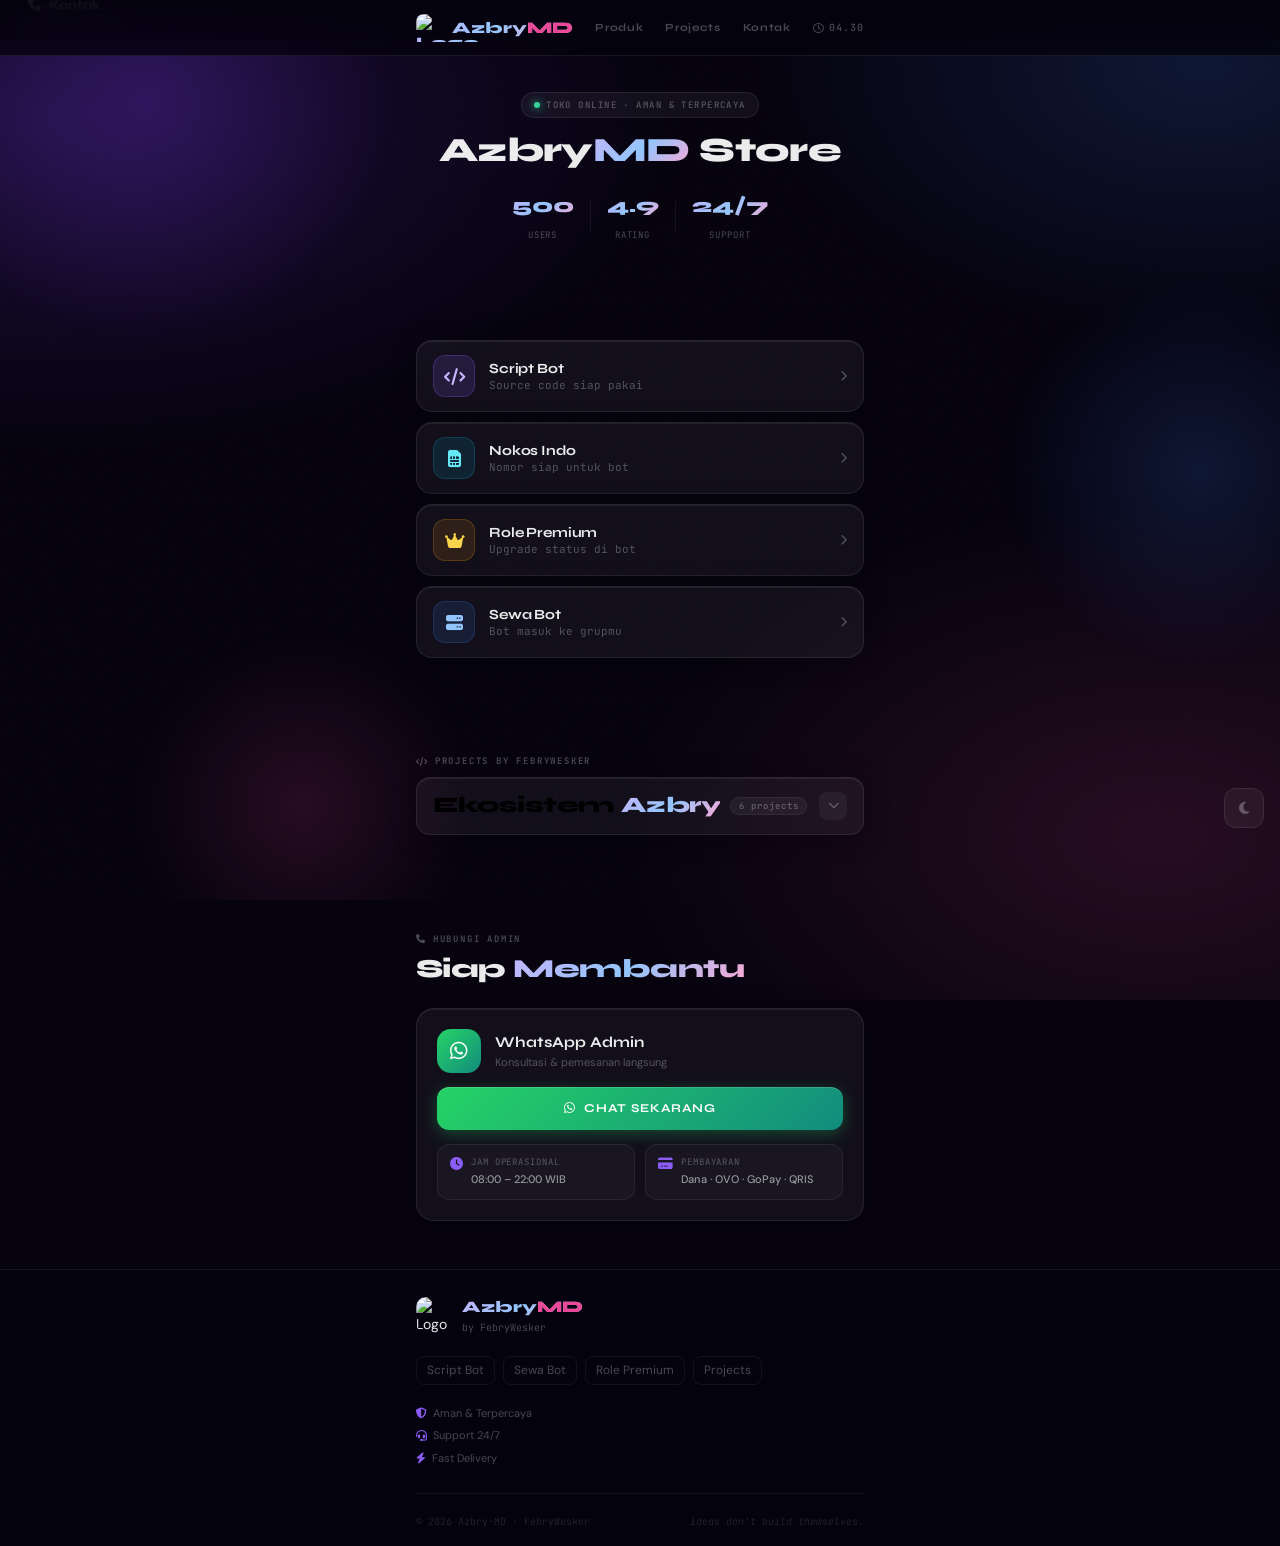
==== index.html @ b16e864b "Update index.html" ====
<!DOCTYPE html>
<html lang="id" data-theme="dark">
<head>
  <meta charset="UTF-8">
  <meta name="viewport" content="width=device-width, initial-scale=1.0, maximum-scale=1.0">
  <title>Azbry Store — Bot & Digital Products</title>
  <meta property="og:title" content="Azbry Store">
  <meta property="og:description" content="Script Bot, Sewa Bot, Role Premium, Nokos Indo. Aman, cepat, terpercaya.">
  <meta property="og:image" content="https://api.azbry.com/api/sswebstore.jpg">
  <meta property="og:url" content="https://azbry.com">
  <meta property="og:type" content="website">
  <meta name="description" content="Script WhatsApp Bot Azbry-MD, Sewa Bot, Role Premium, Nokos Indo.">
  <meta name="author" content="FebryWesker">
  <link rel="icon" type="image/x-icon" href="/favicon.ico">
  <link rel="stylesheet" href="https://cdnjs.cloudflare.com/ajax/libs/font-awesome/6.4.0/css/all.min.css">
  <link rel="stylesheet" href="style.css">
  <script src="https://challenges.cloudflare.com/turnstile/v0/api.js" async defer></script>
</head>
<body>
  <div id="loading" class="s-loading">
    <div class="s-loading-inner">
      <img src="https://cdn.jsdelivr.net/gh/vandebry-img/img@main/pp.png" alt="Logo" class="s-loading-logo">
      <div class="s-loading-bar"><div class="s-loading-fill" id="loadingFill"></div></div>
      <p class="s-loading-text">Memuat produk...</p>
    </div>
  </div>

  <div class="s-scroll-progress" id="scrollProgress"></div>

  <div class="s-orb-container" aria-hidden="true">
    <div class="s-orb s-orb-1"></div>
    <div class="s-orb s-orb-2"></div>
    <div class="s-orb s-orb-3"></div>
  </div>

  <header class="s-header" id="header">
    <div class="s-header-inner">
      <a href="#" class="s-logo">
        <img src="https://cdn.jsdelivr.net/gh/vandebry-img/img@main/pp.png" alt="Logo" class="s-logo-img">
        <span>Azbry<span class="s-logo-hi">MD</span></span>
      </a>
      <nav class="s-nav" id="mainNav">
        <a href="#products" class="s-nav-link active">Produk</a>
        <a href="#projects" class="s-nav-link">Projects</a>
        <a href="#contact" class="s-nav-link">Kontak</a>
      </nav>
      <div class="s-header-right">
        <div class="s-clock"><i class="far fa-clock"></i><span id="clock">00:00</span></div>
        <button class="s-hamburger" id="hamburger"><i class="fas fa-bars"></i></button>
      </div>
    </div>
  </header>

  <div class="s-mobile-nav" id="mobileNav">
    <a href="#products" class="s-mobile-link"><i class="fas fa-box"></i> Produk</a>
    <a href="#projects" class="s-mobile-link"><i class="fas fa-code"></i> Projects</a>
    <a href="#contact" class="s-mobile-link"><i class="fas fa-phone"></i> Kontak</a>
  </div>

  <section id="home" class="s-hero">
    <div class="s-container">
      <div class="s-hero-badge">
        <span class="s-badge-dot"></span>
        <span>Toko Online · Aman & Terpercaya</span>
      </div>
      <h1 class="s-hero-title">Azbry<span class="s-grad">MD</span> Store</h1>
      <div class="s-stats">
        <div class="s-stat">
          <span class="s-stat-val" data-count="500">0</span>
          <span class="s-stat-label">Users</span>
        </div>
        <div class="s-stat-div"></div>
        <div class="s-stat">
          <span class="s-stat-val">4.9</span>
          <span class="s-stat-label">Rating</span>
        </div>
        <div class="s-stat-div"></div>
        <div class="s-stat">
          <span class="s-stat-val">24/7</span>
          <span class="s-stat-label">Support</span>
        </div>
      </div>
      <div class="s-cf-wrap">
  <div class="cf-turnstile" data-sitekey="0x4AAAAAACnmUpBkDGDYl1B8"></div>
      </div>
    </div>
  </section>

  <section id="products" class="s-section">
    <div class="s-container">
      <div class="s-cat-grid" id="catGrid">
        <button class="s-cat-card" data-cat="script" onclick="openCategory('script',this)">
          <div class="s-cat-icon s-cat-icon-purple"><i class="fas fa-code"></i></div>
          <div class="s-cat-info">
            <div class="s-cat-name">Script Bot</div>
            <div class="s-cat-hint">Source code siap pakai</div>
          </div>
          <i class="fas fa-chevron-right s-cat-arrow"></i>
        </button>
        <button class="s-cat-card" data-cat="nokos" onclick="openCategory('nokos',this)">
          <div class="s-cat-icon s-cat-icon-cyan"><i class="fas fa-sim-card"></i></div>
          <div class="s-cat-info">
            <div class="s-cat-name">Nokos Indo</div>
            <div class="s-cat-hint">Nomor siap untuk bot</div>
          </div>
          <i class="fas fa-chevron-right s-cat-arrow"></i>
        </button>
        <button class="s-cat-card" data-cat="role" onclick="openCategory('role',this)">
          <div class="s-cat-icon s-cat-icon-gold"><i class="fas fa-crown"></i></div>
          <div class="s-cat-info">
            <div class="s-cat-name">Role Premium</div>
            <div class="s-cat-hint">Upgrade status di bot</div>
          </div>
          <i class="fas fa-chevron-right s-cat-arrow"></i>
        </button>
        <button class="s-cat-card" data-cat="rental" onclick="openCategory('rental',this)">
          <div class="s-cat-icon s-cat-icon-blue"><i class="fas fa-server"></i></div>
          <div class="s-cat-info">
            <div class="s-cat-name">Sewa Bot</div>
            <div class="s-cat-hint">Bot masuk ke grupmu</div>
          </div>
          <i class="fas fa-chevron-right s-cat-arrow"></i>
        </button>
      </div>

      <div class="s-product-drawer" id="productDrawer">
        <button class="s-drawer-back" onclick="closeCategory()">
          <i class="fas fa-arrow-left"></i> <span>Kembali</span>
        </button>
        <div class="s-drawer-head">
          <div class="s-drawer-title" id="drawerTitle">—</div>
          <div class="s-drawer-sub" id="drawerSub">—</div>
        </div>
        <div id="productArea"></div>
      </div>
    </div>
  </section>

  <section id="projects" class="s-section">
    <div class="s-container">
      <div class="s-section-label"><i class="fas fa-code"></i> Projects by FebryWesker</div>
      <button class="s-collapse-toggle" id="projectsToggle" onclick="toggleProjects()">
        <div class="s-collapse-left">
          <span class="s-section-title-inline">Ekosistem <span class="s-grad">Azbry</span></span>
          <span class="s-collapse-count">6 projects</span>
        </div>
        <div class="s-collapse-chevron" id="projectsChevron"><i class="fas fa-chevron-down"></i></div>
      </button>
      <div class="s-projects-wrap" id="projectsWrap">
        <div class="s-projects-grid">
          <div class="s-project-card" onclick="window.open('https://api.azbry.xyz','_blank')">
            <div class="s-project-img-wrap">
              <img src="https://api.azbry.com/api/sswebapi.jpg" alt="Azbry REST API" onerror="this.parentElement.style.background='linear-gradient(135deg,#7c3aed,#2563eb)'">
              <div class="s-project-overlay"></div><div class="s-project-ext"><i class="fas fa-external-link-alt"></i></div>
            </div>
            <div class="s-project-body">
              <div class="s-project-title">Azbry REST API</div>
              <p class="s-project-desc">Public REST API — 44+ endpoint gratis, no key required.</p>
              <div class="s-project-tags"><span class="s-ptag s-ptag-purple">Node.js</span><span class="s-ptag s-ptag-blue">TypeScript</span><span class="s-ptag s-ptag-green">REST API</span></div>
            </div>
          </div>
          <div class="s-project-card" onclick="window.open('https://azbry.com','_blank')">
            <div class="s-project-img-wrap">
              <img src="https://api.azbry.com/api/sswebstore.jpg" alt="Azbry Marketplace" onerror="this.parentElement.style.background='linear-gradient(135deg,#ec4899,#8b5cf6)'">
              <div class="s-project-overlay"></div><div class="s-project-ext"><i class="fas fa-external-link-alt"></i></div>
            </div>
            <div class="s-project-body">
              <div class="s-project-title">Azbry Marketplace</div>
              <p class="s-project-desc">Central marketplace untuk bot services & digital products.</p>
              <div class="s-project-tags"><span class="s-ptag s-ptag-pink">Marketplace</span><span class="s-ptag s-ptag-cyan">Next.js</span></div>
            </div>
          </div>
          <div class="s-project-card" onclick="window.open('https://chat.whatsapp.com/CYa5CRl8K1lAK4NNCYmHJe','_blank')">
            <div class="s-project-img-wrap">
              <img src="https://api.azbry.com/api/menuazbry.jpg" alt="Azbry-MD" onerror="this.parentElement.style.background='linear-gradient(135deg,#059669,#0891b2)'">
              <div class="s-project-overlay"></div><div class="s-project-ext"><i class="fas fa-external-link-alt"></i></div>
            </div>
            <div class="s-project-body">
              <div class="s-project-title">Azbry-MD</div>
              <p class="s-project-desc">Modular WhatsApp bot — plugin system, scalable, production-ready.</p>
              <div class="s-project-tags"><span class="s-ptag s-ptag-green">Baileys</span><span class="s-ptag s-ptag-purple">WhatsApp</span></div>
            </div>
          </div>
          <div class="s-project-card" onclick="window.open('https://github.com/vandebry10-star','_blank')">
            <div class="s-project-img-wrap">
              <img src="https://api.azbry.com/api/wesker.jpg" alt="Wesker-MD" onerror="this.parentElement.style.background='linear-gradient(135deg,#1e1b4b,#312e81)'">
              <div class="s-project-overlay"></div><div class="s-project-ext"><i class="fas fa-external-link-alt"></i></div>
            </div>
            <div class="s-project-body">
              <div class="s-project-title">Wesker-MD</div>
              <p class="s-project-desc">Advanced WA bot framework — Native Flow, object-based plugins.</p>
              <div class="s-project-tags"><span class="s-ptag s-ptag-purple">Framework</span><span class="s-ptag s-ptag-blue">Native Flow</span></div>
            </div>
          </div>
          <div class="s-project-card" onclick="window.open('https://feb.azbry.com','_blank')">
            <div class="s-project-img-wrap">
              <img src="https://api.azbry.com/api/jadibot.jpg" alt="Jadibot" onerror="this.parentElement.style.background='linear-gradient(135deg,#374151,#1f2937)'">
              <div class="s-project-overlay"></div><div class="s-project-ext"><i class="fas fa-external-link-alt"></i></div>
            </div>
            <div class="s-project-body">
              <div class="s-project-title">Jadibot WhatsApp</div>
              <p class="s-project-desc">Multi-session WhatsApp bot. Sedang maintenance.</p>
              <div class="s-project-tags"><span class="s-ptag s-ptag-orange">OFFLINE</span><span class="s-ptag s-ptag-blue">Multi Device</span></div>
            </div>
          </div>
          <div class="s-project-card" onclick="window.open('https://feb.azbry.com','_blank')">
            <div class="s-project-img-wrap">
              <img src="https://api.azbry.com/api/portofolio.jpg" alt="Portfolio" onerror="this.parentElement.style.background='linear-gradient(135deg,#0a0518,#160028)'">
              <div class="s-project-overlay"></div><div class="s-project-ext"><i class="fas fa-external-link-alt"></i></div>
            </div>
            <div class="s-project-body">
              <div class="s-project-title">Portfolio FebryWesker</div>
              <p class="s-project-desc">Portfolio developer — web, bot, REST API. Glassmorphism design.</p>
              <div class="s-project-tags"><span class="s-ptag s-ptag-purple">Portfolio</span><span class="s-ptag s-ptag-pink">Glass UI</span></div>
            </div>
          </div>
        </div>
        <div style="text-align:center;margin-top:20px;">
          <a href="https://github.com/vandebry10-star" target="_blank" class="s-btn s-btn-ghost">
            <i class="fab fa-github"></i> View All on GitHub
          </a>
        </div>
      </div>
    </div>
  </section>

  <section id="contact" class="s-section">
    <div class="s-container">
      <div class="s-section-label"><i class="fas fa-phone"></i> Hubungi Admin</div>
      <h2 class="s-section-title">Siap <span class="s-grad">Membantu</span></h2>
      <div class="s-contact-card">
        <div class="s-contact-wa">
          <div class="s-wa-icon"><i class="fab fa-whatsapp"></i></div>
          <div>
            <div class="s-contact-name">WhatsApp Admin</div>
            <div class="s-contact-sub">Konsultasi & pemesanan langsung</div>
          </div>
        </div>
        <a href="https://wa.me/6285189988271?text=Halo%20admin%20Azbry-MD" target="_blank" class="s-btn s-btn-wa s-btn-full">
          <i class="fab fa-whatsapp"></i> Chat Sekarang
        </a>
        <div class="s-contact-info-grid">
          <div class="s-contact-info-item">
            <i class="fas fa-clock"></i>
            <div><div class="s-ci-label">Jam Operasional</div><div class="s-ci-val">08:00 – 22:00 WIB</div></div>
          </div>
          <div class="s-contact-info-item">
            <i class="fas fa-credit-card"></i>
            <div><div class="s-ci-label">Pembayaran</div><div class="s-ci-val">Dana · OVO · GoPay · QRIS</div></div>
          </div>
        </div>
      </div>
    </div>
  </section>

  <footer class="s-footer">
    <div class="s-container">
      <div class="s-footer-top">
        <div class="s-footer-brand">
          <img src="https://cdn.jsdelivr.net/gh/vandebry-img/img@main/pp.png" alt="Logo" class="s-footer-logo">
          <div>
            <div class="s-footer-name">Azbry<span class="s-logo-hi">MD</span></div>
            <div class="s-footer-tagline">by FebryWesker</div>
          </div>
        </div>
        <div class="s-footer-links">
          <a href="#products" class="s-footer-link">Script Bot</a>
          <a href="#products" class="s-footer-link">Sewa Bot</a>
          <a href="#products" class="s-footer-link">Role Premium</a>
          <a href="#projects" class="s-footer-link">Projects</a>
        </div>
        <div class="s-footer-info">
          <p><i class="fas fa-shield-alt"></i> Aman & Terpercaya</p>
          <p><i class="fas fa-headset"></i> Support 24/7</p>
          <p><i class="fas fa-bolt"></i> Fast Delivery</p>
        </div>
      </div>
      <div class="s-footer-bottom">
        <span>© 2026 Azbry-MD · FebryWesker</span>
        <span class="s-footer-motto">ideas don't build themselves.</span>
      </div>
    </div>
  </footer>

  <button id="themeToggle" class="s-theme-btn">
    <i class="fas fa-moon"></i><i class="fas fa-sun"></i>
  </button>
  <button id="backToTop" class="s-back-top">
    <i class="fas fa-chevron-up"></i>
  </button>
  <div id="toast" class="s-toast">
    <i class="fas fa-check-circle"></i><span id="toastMsg">OK</span>
  </div>

  <script src="script.js"></script>
</body>
</html>
---- style.css ----
/* ════════════════════════════════════════════
   Azbry Store — style.css (v2)
   Dark Glassmorphism · Mobile First
   © 2026 FebryWesker
   ════════════════════════════════════════════ */

@import url('https://fonts.googleapis.com/css2?family=Syne:wght@600;700;800&family=DM+Sans:wght@300;400;500;600&family=JetBrains+Mono:wght@400;600&display=swap');

:root {
  --bg:          #06030f;
  --glass:       rgba(255,255,255,0.05);
  --glass-md:    rgba(255,255,255,0.08);
  --glass-border:rgba(255,255,255,0.08);
  --glass-inset: inset 0 1px 0 rgba(255,255,255,0.07);

  --purple:      #8b5cf6;
  --purple-2:    #7c3aed;
  --blue:        #3b82f6;
  --pink:        #ec4899;
  --cyan:        #06b6d4;
  --green:       #34d399;
  --orange:      #fb923c;
  --gold:        #f59e0b;
  --warn:        #fbbf24;
  --error:       #f87171;

  --text:        rgba(255,255,255,0.92);
  --text-2:      rgba(255,255,255,0.55);
  --text-3:      rgba(255,255,255,0.28);
  --text-4:      rgba(255,255,255,0.12);
  --border:      rgba(255,255,255,0.06);

  --shadow-card: 0 4px 24px rgba(0,0,0,0.4), var(--glass-inset);
  --grad-brand:  linear-gradient(135deg, #8b5cf6, #3b82f6, #ec4899);
  --grad-text:   linear-gradient(135deg, #c4b5fd, #93c5fd, #f9a8d4);
  --grad-purple: linear-gradient(135deg, #8b5cf6, #7c3aed);
  --grad-wa:     linear-gradient(135deg, #25d366, #128c7e);

  --font-d:  'Syne', sans-serif;
  --font-b:  'DM Sans', sans-serif;
  --font-m:  'JetBrains Mono', monospace;
  --nav-h:   56px;
  --max-w:   480px;
}

[data-theme="light"] {
  --bg:          #f0eeff;
  --glass:       rgba(255,255,255,0.55);
  --glass-border:rgba(139,92,246,0.15);
  --text:        #1a0a2e;
  --text-2:      #4a3a6a;
  --text-3:      #8a7aaa;
  --text-4:      #bbb0cc;
  --border:      rgba(139,92,246,0.1);
  color-scheme: light;
}

*, *::before, *::after { box-sizing: border-box; margin: 0; padding: 0; }
html { scroll-behavior: smooth; overflow-x: hidden; }
body {
  font-family: var(--font-b);
  background: var(--bg);
  color: var(--text);
  overflow-x: hidden;
  line-height: 1.6;
  font-size: 14px;
}
a { text-decoration: none; color: inherit; -webkit-tap-highlight-color: transparent; }
button { cursor: pointer; border: none; background: none; font-family: var(--font-b); -webkit-tap-highlight-color: transparent; }
img { max-width: 100%; display: block; }
::selection { background: rgba(139,92,246,0.35); color: #fff; }
::-webkit-scrollbar { width: 3px; }
::-webkit-scrollbar-thumb { background: rgba(139,92,246,0.35); border-radius: 99px; }

/* ── BG ── */
body::before {
  content: '';
  position: fixed; inset: -100px;
  background:
    radial-gradient(ellipse 70% 50% at 10% 20%, rgba(124,58,237,0.2) 0%, transparent 60%),
    radial-gradient(ellipse 55% 45% at 88% 15%, rgba(59,130,246,0.16) 0%, transparent 55%),
    radial-gradient(ellipse 60% 50% at 85% 85%, rgba(236,72,153,0.14) 0%, transparent 60%),
    var(--bg);
  z-index: -1; transform: translateZ(0); will-change: transform;
}
body::after {
  content: '';
  position: fixed; inset: 0;
  background-image: url("data:image/svg+xml,%3Csvg viewBox='0 0 200 200' xmlns='http://www.w3.org/2000/svg'%3E%3Cfilter id='n'%3E%3CfeTurbulence type='fractalNoise' baseFrequency='0.85' numOctaves='4' stitchTiles='stitch'/%3E%3C/filter%3E%3Crect width='100%25' height='100%25' filter='url(%23n)' opacity='1'/%3E%3C/svg%3E");
  background-size: 200px 200px; opacity: 0.013; pointer-events: none; z-index: 1;
}

/* ── LOADING ── */
.s-loading { position: fixed; inset: 0; z-index: 9999; background: var(--bg); display: flex; align-items: center; justify-content: center; transition: opacity 0.4s; }
.s-loading.hide { opacity: 0; pointer-events: none; }
.s-loading-inner { text-align: center; display: flex; flex-direction: column; align-items: center; gap: 16px; }
.s-loading-logo { width: 64px; height: 64px; border-radius: 16px; object-fit: cover; border: 1px solid var(--glass-border); animation: loadPulse 1.5s ease-in-out infinite; }
@keyframes loadPulse { 0%,100%{transform:scale(1);opacity:1} 50%{transform:scale(1.06);opacity:0.8} }
.s-loading-bar { width: 160px; height: 3px; background: var(--border); border-radius: 99px; overflow: hidden; }
.s-loading-fill { height: 100%; background: var(--grad-brand); border-radius: 99px; width: 0; transition: width 0.3s ease; }
.s-loading-text { font-family: var(--font-m); font-size: 10px; color: var(--text-3); letter-spacing: 0.14em; text-transform: uppercase; }

/* ── SCROLL PROGRESS ── */
.s-scroll-progress { position: fixed; top: 0; left: 0; right: 0; height: 2px; z-index: 200; background: var(--grad-brand); width: 0; transition: width 0.1s; }

/* ── ORBS ── */
.s-orb-container { position: fixed; inset: 0; pointer-events: none; z-index: 0; overflow: hidden; }
.s-orb { position: absolute; border-radius: 50%; will-change: transform; }
.s-orb-1 { width: 500px; height: 500px; background: radial-gradient(circle, rgba(124,58,237,0.22) 0%, transparent 70%); top: -150px; left: -100px; animation: orbF1 22s ease-in-out infinite alternate; }
.s-orb-2 { width: 400px; height: 400px; background: radial-gradient(circle, rgba(59,130,246,0.16) 0%, transparent 70%); top: 30vh; right: -120px; animation: orbF2 28s ease-in-out infinite alternate; }
.s-orb-3 { width: 350px; height: 350px; background: radial-gradient(circle, rgba(236,72,153,0.14) 0%, transparent 70%); bottom: -80px; left: 10%; animation: orbF3 32s ease-in-out infinite alternate; }
@keyframes orbF1 { from{transform:translateY(0)} to{transform:translateY(-25px)} }
@keyframes orbF2 { from{transform:translateY(0)} to{transform:translateY(-20px)} }
@keyframes orbF3 { from{transform:translateY(0)} to{transform:translateY(-18px)} }
@media (prefers-reduced-motion: reduce) { .s-orb { animation: none !important; } }

/* ── HEADER ── */
.s-header {
  position: fixed; top: 0; left: 0; right: 0; z-index: 100; height: var(--nav-h);
  background: rgba(6,3,15,0.78);
  backdrop-filter: blur(20px) saturate(1.5); -webkit-backdrop-filter: blur(20px) saturate(1.5);
  border-bottom: 1px solid var(--glass-border);
  transition: transform 0.3s ease;
}
[data-theme="light"] .s-header { background: rgba(240,238,255,0.85); }
.s-header-inner { max-width: var(--max-w); margin: 0 auto; height: 100%; padding: 0 16px; display: flex; align-items: center; justify-content: space-between; gap: 12px; }

.s-logo { display: flex; align-items: center; gap: 8px; font-family: var(--font-d); font-weight: 800; font-size: 16px; background: var(--grad-text); -webkit-background-clip: text; -webkit-text-fill-color: transparent; background-clip: text; flex-shrink: 0; }
.s-logo-img { width: 28px; height: 28px; border-radius: 8px; object-fit: cover; flex-shrink: 0; }
.s-logo-hi { color: var(--pink); -webkit-text-fill-color: var(--pink); }

.s-nav { display: flex; gap: 2px; flex: 1; justify-content: center; }
@media (max-width: 400px) { .s-nav { display: none; } }
.s-nav-link { font-family: var(--font-d); font-size: 11px; font-weight: 700; letter-spacing: 0.06em; color: var(--text-3); padding: 5px 10px; border-radius: 8px; transition: color 0.2s, background 0.2s; }
.s-nav-link:hover, .s-nav-link.active { color: var(--text); background: var(--glass); }

.s-header-right { display: flex; align-items: center; gap: 8px; flex-shrink: 0; }
.s-clock { font-family: var(--font-m); font-size: 10px; font-weight: 600; color: var(--text-3); letter-spacing: 0.1em; display: flex; align-items: center; gap: 5px; }
.s-hamburger { width: 32px; height: 32px; background: var(--glass); border: 1px solid var(--glass-border); border-radius: 8px; color: var(--text-2); font-size: 13px; display: none; align-items: center; justify-content: center; }
@media (max-width: 400px) { .s-hamburger { display: flex; } }

.s-mobile-nav { position: fixed; top: var(--nav-h); left: 0; right: 0; z-index: 99; background: rgba(6,3,15,0.96); backdrop-filter: blur(20px); border-bottom: 1px solid var(--glass-border); padding: 10px 16px 14px; display: flex; flex-direction: column; gap: 3px; transform: translateY(-110%); transition: transform 0.28s cubic-bezier(0.4,0,0.2,1); }
.s-mobile-nav.open { transform: translateY(0); }
.s-mobile-link { font-family: var(--font-d); font-size: 13px; font-weight: 700; color: var(--text-2); padding: 10px 12px; border-radius: 10px; display: flex; align-items: center; gap: 8px; transition: color 0.2s, background 0.2s; }
.s-mobile-link:hover { color: var(--text); background: var(--glass); }

/* ── LAYOUT ── */
.s-container { max-width: var(--max-w); margin: 0 auto; padding: 0 16px; }
.s-section { padding: 48px 0; position: relative; z-index: 2; }
.s-section-label { font-family: var(--font-m); font-size: 9px; font-weight: 600; color: var(--text-3); letter-spacing: 0.2em; text-transform: uppercase; margin-bottom: 8px; display: flex; align-items: center; gap: 6px; }
.s-section-title { font-family: var(--font-d); font-weight: 800; font-size: 26px; letter-spacing: -0.02em; line-height: 1.15; margin-bottom: 24px; }
.s-grad { background: var(--grad-text); -webkit-background-clip: text; -webkit-text-fill-color: transparent; background-clip: text; }

/* ── HERO ── */
.s-hero { padding: calc(var(--nav-h) + 36px) 0 32px; position: relative; z-index: 2; text-align: center; }
.s-hero-badge { display: inline-flex; align-items: center; gap: 6px; font-family: var(--font-m); font-size: 9px; font-weight: 600; color: var(--text-3); letter-spacing: 0.16em; text-transform: uppercase; background: var(--glass); border: 1px solid var(--glass-border); border-radius: 99px; padding: 5px 12px; margin-bottom: 14px; }
.s-badge-dot { width: 6px; height: 6px; border-radius: 50%; background: var(--green); box-shadow: 0 0 8px var(--green); animation: breathe 2s ease-in-out infinite; }
@keyframes breathe { 0%,100%{opacity:1;transform:scale(1)} 50%{opacity:0.5;transform:scale(1.4)} }
.s-hero-title { font-family: var(--font-d); font-weight: 800; font-size: 34px; letter-spacing: -0.02em; line-height: 1.1; margin-bottom: 20px; }

.s-stats { display: flex; align-items: center; justify-content: center; gap: 16px; margin-bottom: 16px; }
.s-stat { text-align: center; }
.s-stat-val { display: block; font-family: var(--font-d); font-size: 20px; font-weight: 800; background: var(--grad-text); -webkit-background-clip: text; -webkit-text-fill-color: transparent; background-clip: text; }
.s-stat-label { font-size: 9px; color: var(--text-3); letter-spacing: 0.1em; text-transform: uppercase; font-family: var(--font-m); }
.s-stat-div { width: 1px; height: 32px; background: var(--border); }

/* ── CLOUDFLARE TURNSTILE — compact ── */
.s-cf-wrap { display: flex; justify-content: center; margin-top: 4px; transform: scale(0.85); transform-origin: center center; }

/* ── CATEGORY CARDS (4-grid) ── */
.s-cat-grid {
  display: flex; flex-direction: column; gap: 10px;
}

.s-cat-card {
  width: 100%;
  display: flex; align-items: center; gap: 14px;
  background: var(--glass);
  border: 1px solid var(--glass-border);
  border-radius: 16px; padding: 14px 16px;
  box-shadow: var(--shadow-card);
  transition: border-color 0.2s, background 0.2s, transform 0.15s;
  text-align: left;
}
.s-cat-card:hover { border-color: rgba(255,255,255,0.14); background: var(--glass-md); transform: translateY(-1px); }
.s-cat-card:active { transform: scale(0.98); }
.s-cat-card.active {
  border-color: rgba(139,92,246,0.45);
  background: rgba(139,92,246,0.08);
  box-shadow: var(--shadow-card), 0 0 0 1px rgba(139,92,246,0.2);
}

.s-cat-icon {
  width: 42px; height: 42px; flex-shrink: 0;
  border-radius: 12px;
  display: flex; align-items: center; justify-content: center;
  font-size: 17px;
}
.s-cat-icon-purple { background: rgba(139,92,246,0.15); color: #c4b5fd; border: 1px solid rgba(139,92,246,0.25); }
.s-cat-icon-cyan   { background: rgba(6,182,212,0.12);  color: #67e8f9; border: 1px solid rgba(6,182,212,0.2); }
.s-cat-icon-gold   { background: rgba(245,158,11,0.12); color: #fcd34d; border: 1px solid rgba(245,158,11,0.22); }
.s-cat-icon-blue   { background: rgba(59,130,246,0.12); color: #93c5fd; border: 1px solid rgba(59,130,246,0.2); }

.s-cat-info { flex: 1; min-width: 0; }
.s-cat-name { font-family: var(--font-d); font-size: 14px; font-weight: 700; color: var(--text); letter-spacing: -0.01em; }
.s-cat-hint { font-size: 11px; color: var(--text-3); font-family: var(--font-m); margin-top: 1px; }

.s-cat-arrow { font-size: 11px; color: var(--text-3); flex-shrink: 0; transition: transform 0.2s, color 0.2s; }
.s-cat-card:hover .s-cat-arrow { transform: translateX(3px); color: var(--text-2); }

/* ── PRODUCT DRAWER ── */
.s-product-drawer {
  display: none;
  animation: fadeInUp 0.25s ease-out both;
}
.s-product-drawer.open { display: block; }

.s-drawer-back {
  display: inline-flex; align-items: center; gap: 8px;
  font-family: var(--font-d); font-size: 12px; font-weight: 700;
  color: var(--text-3); letter-spacing: 0.06em;
  padding: 8px 12px; border-radius: 10px;
  background: var(--glass); border: 1px solid var(--glass-border);
  transition: all 0.2s; margin-bottom: 18px;
}
.s-drawer-back:hover { color: var(--text); border-color: rgba(255,255,255,0.14); }
.s-drawer-back i { font-size: 11px; }

.s-drawer-head { margin-bottom: 18px; }
.s-drawer-title { font-family: var(--font-d); font-size: 20px; font-weight: 800; color: var(--text); letter-spacing: -0.02em; margin-bottom: 3px; }
.s-drawer-sub { font-size: 11px; color: var(--text-3); font-family: var(--font-m); }

/* ── TABS (hidden, kept for JS compat) ── */
.s-tabs { display:none; }

/* ── PRODUCT CARDS ── */
.s-product-grid { display: flex; flex-direction: column; gap: 12px; margin-bottom: 20px; }
.s-product-card { background: var(--glass); border: 1px solid var(--glass-border); border-radius: 18px; padding: 18px; box-shadow: var(--shadow-card); position: relative; overflow: hidden; animation: fadeInUp 0.3s ease-out both; }
.s-product-card.popular { border-color: rgba(139,92,246,0.35); box-shadow: var(--shadow-card), 0 0 0 1px rgba(139,92,246,0.2); }
.s-popular-badge { position: absolute; top: 12px; right: 12px; font-family: var(--font-m); font-size: 8px; font-weight: 700; background: var(--grad-purple); color: #fff; padding: 3px 8px; border-radius: 99px; letter-spacing: 0.1em; text-transform: uppercase; }

.s-product-header { margin-bottom: 12px; }
.s-product-title { font-family: var(--font-d); font-size: 15px; font-weight: 700; color: var(--text); margin-bottom: 4px; letter-spacing: -0.01em; }
.s-product-price { font-family: var(--font-d); font-size: 24px; font-weight: 800; background: var(--grad-text); -webkit-background-clip: text; -webkit-text-fill-color: transparent; background-clip: text; line-height: 1.1; }
.s-product-period { font-size: 11px; color: var(--text-3); font-family: var(--font-m); font-style: italic; margin-top: 2px; }

.s-product-features { margin-bottom: 12px; }
.s-features-label { font-family: var(--font-m); font-size: 9px; font-weight: 600; color: var(--text-3); letter-spacing: 0.14em; text-transform: uppercase; margin-bottom: 8px; }
.s-feature-list { list-style: none; display: flex; flex-direction: column; gap: 5px; }
.s-feature-list li { font-size: 12px; color: var(--text-2); display: flex; align-items: flex-start; gap: 7px; line-height: 1.5; }
.s-feature-list li::before { content: '✓'; color: var(--green); font-weight: 700; font-size: 11px; flex-shrink: 0; margin-top: 1px; }

.s-product-note { font-size: 11px; color: var(--text-3); line-height: 1.6; background: rgba(255,255,255,0.03); border: 1px solid var(--border); border-radius: 10px; padding: 10px 12px; margin-bottom: 12px; }

.s-extra-section { background: rgba(255,255,255,0.03); border: 1px solid var(--border); border-radius: 14px; padding: 14px; margin-bottom: 12px; }
.s-extra-title { font-family: var(--font-d); font-size: 12px; font-weight: 700; color: var(--text-2); margin-bottom: 10px; display: flex; align-items: center; gap: 6px; }
.s-extra-title i { color: var(--purple); }
.s-extra-list { list-style: none; display: flex; flex-direction: column; gap: 5px; }
.s-extra-list li { font-size: 12px; color: var(--text-2); padding: 3px 0; }

/* ── BUTTONS ── */
.s-btn {
  display: inline-flex; align-items: center; justify-content: center; gap: 8px;
  font-family: var(--font-d); font-weight: 700; font-size: 12px;
  letter-spacing: 0.08em; text-transform: uppercase;
  padding: 12px 20px; border-radius: 12px;
  transition: all 0.2s; position: relative; overflow: hidden;
}
.s-btn::after { content: ''; position: absolute; inset: 0; background: linear-gradient(105deg, transparent 40%, rgba(255,255,255,0.1) 50%, transparent 60%); transform: translateX(-100%); }
.s-btn:hover::after { animation: shimmer 0.5s ease forwards; }
.s-btn:active { transform: scale(0.97); }
.s-btn-full { width: 100%; }
.s-btn-order { background: var(--grad-purple); color: #fff; box-shadow: 0 4px 16px rgba(139,92,246,0.35), inset 0 1px 0 rgba(255,255,255,0.15); }
.s-btn-order:hover { box-shadow: 0 6px 24px rgba(139,92,246,0.5); transform: translateY(-1px); }
.s-btn-wa { background: var(--grad-wa); color: #fff; box-shadow: 0 4px 16px rgba(37,211,102,0.3), inset 0 1px 0 rgba(255,255,255,0.15); }
.s-btn-wa:hover { box-shadow: 0 6px 24px rgba(37,211,102,0.45); transform: translateY(-1px); }
.s-btn-ghost { background: var(--glass); color: var(--text-2); border: 1px solid var(--glass-border); box-shadow: var(--shadow-card); }
.s-btn-ghost:hover { color: var(--text); border-color: rgba(255,255,255,0.15); }

/* ── COLLAPSE TOGGLE (Projects) ── */
.s-collapse-toggle {
  width: 100%;
  display: flex; align-items: center; justify-content: space-between;
  background: var(--glass); border: 1px solid var(--glass-border);
  border-radius: 14px; padding: 14px 16px;
  box-shadow: var(--shadow-card);
  transition: border-color 0.2s, background 0.2s;
  margin-bottom: 0;
}
.s-collapse-toggle:hover { border-color: rgba(255,255,255,0.14); background: var(--glass-md); }
.s-collapse-toggle.open { border-color: rgba(139,92,246,0.3); border-bottom-left-radius: 0; border-bottom-right-radius: 0; margin-bottom: 0; border-bottom: none; }

.s-collapse-left { display: flex; align-items: center; gap: 10px; flex-wrap: wrap; }
.s-section-title-inline { font-family: var(--font-d); font-weight: 800; font-size: 22px; letter-spacing: -0.02em; line-height: 1.2; }
.s-collapse-count { font-family: var(--font-m); font-size: 9px; font-weight: 600; color: var(--text-3); background: rgba(255,255,255,0.05); border: 1px solid var(--border); border-radius: 99px; padding: 2px 8px; letter-spacing: 0.1em; }
.s-collapse-chevron { width: 28px; height: 28px; background: rgba(255,255,255,0.05); border-radius: 8px; display: flex; align-items: center; justify-content: center; color: var(--text-3); font-size: 11px; transition: transform 0.3s, color 0.2s; flex-shrink: 0; }
.s-collapse-toggle.open .s-collapse-chevron { transform: rotate(180deg); color: var(--purple); }

/* ── PROJECTS WRAP ── */
.s-projects-wrap {
  overflow: hidden;
  max-height: 0;
  opacity: 0;
  transition: max-height 0.4s cubic-bezier(0.4,0,0.2,1), opacity 0.3s ease, padding 0.3s;
  background: rgba(139,92,246,0.03);
  border: 1px solid rgba(139,92,246,0.2);
  border-top: none;
  border-radius: 0 0 14px 14px;
  padding: 0 0;
}
.s-projects-wrap.open {
  max-height: 2000px;
  opacity: 1;
  padding: 16px 0 4px;
}

.s-projects-grid { display: flex; flex-direction: column; gap: 10px; padding: 0 16px; }

.s-project-card { background: var(--glass); border: 1px solid var(--glass-border); border-radius: 16px; overflow: hidden; cursor: pointer; box-shadow: var(--shadow-card); transition: border-color 0.2s, box-shadow 0.2s, transform 0.2s; display: flex; flex-direction: row; }
.s-project-card:hover { border-color: rgba(255,255,255,0.13); box-shadow: var(--shadow-card), 0 0 0 1px rgba(139,92,246,0.15); transform: translateY(-2px); }
.s-project-card:active { transform: translateY(0); }

.s-project-img-wrap { width: 90px; flex-shrink: 0; position: relative; overflow: hidden; background: rgba(0,0,0,0.3); }
.s-project-img-wrap img { width: 100%; height: 100%; object-fit: cover; opacity: 0.8; transition: opacity 0.3s, transform 0.4s; }
.s-project-card:hover .s-project-img-wrap img { opacity: 1; transform: scale(1.06); }
.s-project-overlay { position: absolute; inset: 0; background: linear-gradient(to right, transparent 60%, rgba(6,3,15,0.5)); }
.s-project-ext { position: absolute; top: 6px; right: 6px; width: 22px; height: 22px; background: rgba(0,0,0,0.5); border-radius: 6px; display: flex; align-items: center; justify-content: center; color: rgba(255,255,255,0.6); font-size: 9px; opacity: 0; transition: opacity 0.2s; }
.s-project-card:hover .s-project-ext { opacity: 1; }

.s-project-body { padding: 12px 14px; flex: 1; min-width: 0; }
.s-project-title { font-family: var(--font-d); font-size: 13px; font-weight: 700; color: var(--text); margin-bottom: 4px; }
.s-project-desc { font-size: 11px; color: var(--text-3); line-height: 1.5; margin-bottom: 8px; }
.s-project-tags { display: flex; flex-wrap: wrap; gap: 4px; }
.s-ptag { font-family: var(--font-m); font-size: 9px; font-weight: 600; padding: 2px 7px; border-radius: 99px; }
.s-ptag-purple { background: rgba(139,92,246,0.12); color: #c4b5fd; border: 1px solid rgba(139,92,246,0.2); }
.s-ptag-blue   { background: rgba(59,130,246,0.12);  color: #93c5fd; border: 1px solid rgba(59,130,246,0.2); }
.s-ptag-pink   { background: rgba(236,72,153,0.12);  color: #f9a8d4; border: 1px solid rgba(236,72,153,0.2); }
.s-ptag-cyan   { background: rgba(6,182,212,0.12);   color: #67e8f9; border: 1px solid rgba(6,182,212,0.2); }
.s-ptag-green  { background: rgba(52,211,153,0.12);  color: #6ee7b7; border: 1px solid rgba(52,211,153,0.2); }
.s-ptag-orange { background: rgba(251,146,60,0.12);  color: #fdba74; border: 1px solid rgba(251,146,60,0.2); }

/* ── CONTACT ── */
.s-contact-card { background: var(--glass); border: 1px solid var(--glass-border); border-radius: 18px; padding: 20px; box-shadow: var(--shadow-card); display: flex; flex-direction: column; gap: 14px; }
.s-contact-wa { display: flex; align-items: center; gap: 14px; }
.s-wa-icon { width: 44px; height: 44px; flex-shrink: 0; background: var(--grad-wa); border-radius: 14px; display: flex; align-items: center; justify-content: center; font-size: 20px; color: #fff; }
.s-contact-name { font-family: var(--font-d); font-size: 15px; font-weight: 700; color: var(--text); }
.s-contact-sub { font-size: 11px; color: var(--text-3); }
.s-contact-info-grid { display: grid; grid-template-columns: 1fr 1fr; gap: 10px; }
.s-contact-info-item { background: rgba(255,255,255,0.03); border: 1px solid var(--border); border-radius: 12px; padding: 10px 12px; display: flex; align-items: flex-start; gap: 8px; }
.s-contact-info-item i { color: var(--purple); margin-top: 2px; font-size: 13px; flex-shrink: 0; }
.s-ci-label { font-size: 9px; color: var(--text-3); text-transform: uppercase; letter-spacing: 0.1em; font-family: var(--font-m); margin-bottom: 2px; }
.s-ci-val { font-size: 11px; color: var(--text-2); font-weight: 500; }

/* ── FOOTER ── */
.s-footer { position: relative; z-index: 2; border-top: 1px solid var(--glass-border); background: rgba(6,3,15,0.6); padding: 24px 0 16px; }
.s-footer-top { display: flex; flex-direction: column; gap: 20px; margin-bottom: 20px; padding-bottom: 20px; border-bottom: 1px solid var(--border); }
.s-footer-brand { display: flex; align-items: center; gap: 10px; }
.s-footer-logo { width: 36px; height: 36px; border-radius: 10px; object-fit: cover; }
.s-footer-name { font-family: var(--font-d); font-size: 16px; font-weight: 800; background: var(--grad-text); -webkit-background-clip: text; -webkit-text-fill-color: transparent; background-clip: text; }
.s-footer-tagline { font-size: 10px; color: var(--text-3); font-family: var(--font-m); }
.s-footer-links { display: flex; flex-wrap: wrap; gap: 8px; }
.s-footer-link { font-size: 12px; color: var(--text-3); padding: 4px 10px; border-radius: 8px; border: 1px solid var(--border); transition: color 0.2s, border-color 0.2s; }
.s-footer-link:hover { color: var(--text); border-color: rgba(255,255,255,0.12); }
.s-footer-info p { font-size: 11px; color: var(--text-3); display: flex; align-items: center; gap: 6px; margin-bottom: 5px; }
.s-footer-info i { color: var(--purple); }
.s-footer-bottom { display: flex; justify-content: space-between; flex-wrap: wrap; gap: 6px; }
.s-footer-bottom span { font-size: 10px; color: var(--text-4); font-family: var(--font-m); }
.s-footer-motto { font-style: italic; }

/* ── THEME TOGGLE ── */
.s-theme-btn { position: fixed; bottom: 72px; right: 16px; z-index: 50; width: 40px; height: 40px; background: var(--glass); border: 1px solid var(--glass-border); border-radius: 12px; color: var(--text-3); font-size: 14px; display: flex; align-items: center; justify-content: center; transition: all 0.2s; }
.s-theme-btn:hover { color: var(--text); border-color: rgba(255,255,255,0.15); }
.s-theme-btn .fa-sun { position: absolute; opacity: 0; transform: rotate(90deg); transition: all 0.3s; }
.s-theme-btn .fa-moon { opacity: 1; transform: rotate(0); transition: all 0.3s; }
[data-theme="light"] .s-theme-btn .fa-sun { opacity: 1; transform: rotate(0); }
[data-theme="light"] .s-theme-btn .fa-moon { opacity: 0; transform: rotate(90deg); }

/* ── BACK TO TOP ── */
.s-back-top { position: fixed; bottom: 20px; right: 16px; z-index: 50; width: 40px; height: 40px; background: rgba(139,92,246,0.15); border: 1px solid rgba(139,92,246,0.3); border-radius: 12px; color: var(--purple); font-size: 13px; display: flex; align-items: center; justify-content: center; opacity: 0; pointer-events: none; transform: translateY(8px); transition: opacity 0.25s, transform 0.25s, background 0.2s; }
.s-back-top.visible { opacity: 1; pointer-events: auto; transform: translateY(0); }
.s-back-top:hover { background: var(--purple); color: #fff; }

/* ── TOAST ── */
.s-toast { position: fixed; bottom: 20px; left: 50%; transform: translateX(-50%) translateY(80px); z-index: 9999; background: rgba(14,2,28,0.92); border: 1px solid var(--glass-border); border-radius: 12px; padding: 10px 16px; font-size: 11px; font-weight: 700; color: var(--text); display: flex; align-items: center; gap: 8px; backdrop-filter: blur(16px); box-shadow: var(--shadow-card); opacity: 0; transition: all 0.3s cubic-bezier(0.4,0,0.2,1); pointer-events: none; font-family: var(--font-m); letter-spacing: 0.06em; white-space: nowrap; }
.s-toast.show { opacity: 1; transform: translateX(-50%) translateY(0); }
.s-toast i { color: var(--green); }

/* ── ANIMATIONS ── */
@keyframes fadeInUp { from{opacity:0;transform:translateY(12px)} to{opacity:1;transform:translateY(0)} }
@keyframes shimmer  { to { transform: translateX(100%); } }
@keyframes blink    { 0%,100%{opacity:1} 50%{opacity:0} }
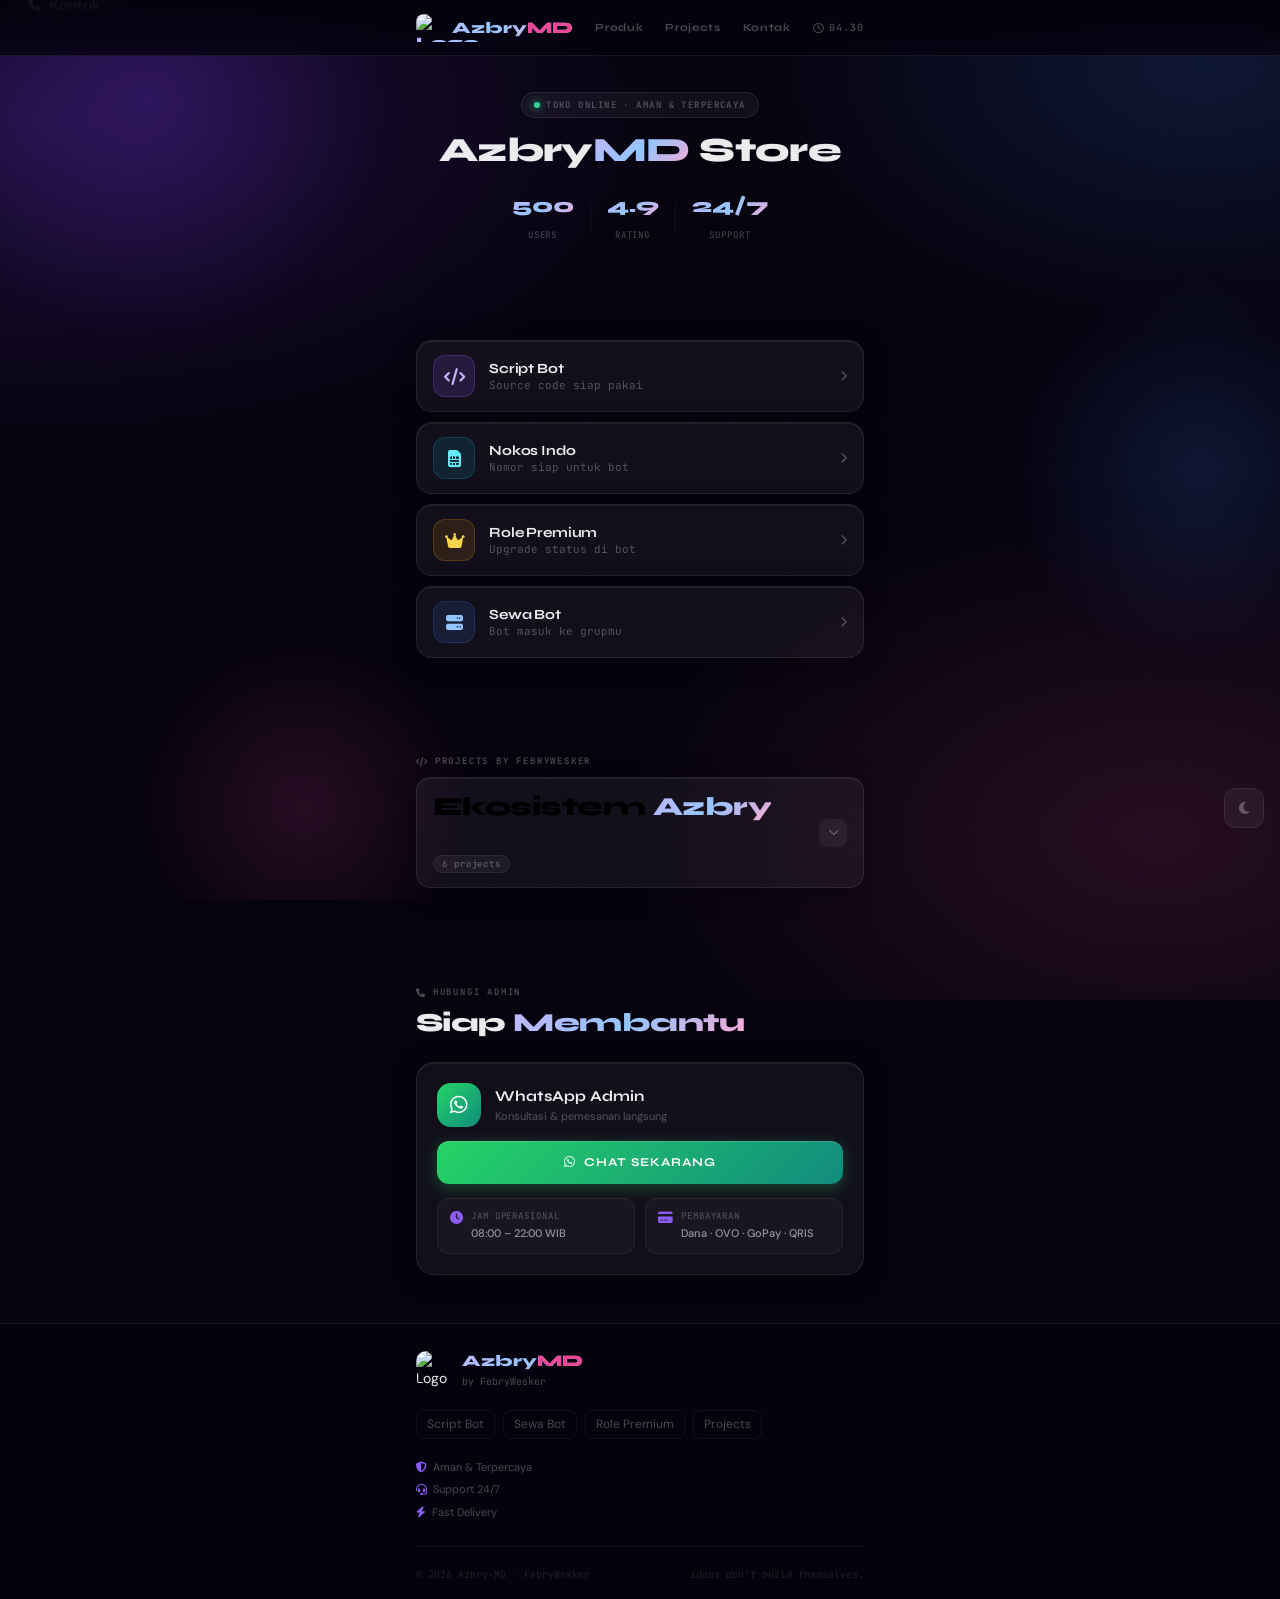
==== commit 98e5c1db: "Update project link from api.azbry.xyz to api.azbry.com" ====
--- a/index.html
+++ b/index.html
@@ -141,14 +141,14 @@
       <div class="s-section-label"><i class="fas fa-code"></i> Projects by FebryWesker</div>
       <button class="s-collapse-toggle" id="projectsToggle" onclick="toggleProjects()">
         <div class="s-collapse-left">
-          <span class="s-section-title-inline">Ekosistem <span class="s-grad">Azbry</span></span>
+          <span class="s-section-title">Ekosistem <span class="s-grad">Azbry</span></span>
           <span class="s-collapse-count">6 projects</span>
         </div>
         <div class="s-collapse-chevron" id="projectsChevron"><i class="fas fa-chevron-down"></i></div>
       </button>
       <div class="s-projects-wrap" id="projectsWrap">
         <div class="s-projects-grid">
-          <div class="s-project-card" onclick="window.open('https://api.azbry.xyz','_blank')">
+          <div class="s-project-card" onclick="window.open('https://api.azbry.com','_blank')">
             <div class="s-project-img-wrap">
               <img src="https://api.azbry.com/api/sswebapi.jpg" alt="Azbry REST API" onerror="this.parentElement.style.background='linear-gradient(135deg,#7c3aed,#2563eb)'">
               <div class="s-project-overlay"></div><div class="s-project-ext"><i class="fas fa-external-link-alt"></i></div>
--- a/style.css
+++ b/style.css
@@ -165,7 +165,13 @@
 .s-stat-div { width: 1px; height: 32px; background: var(--border); }
 
 /* ── CLOUDFLARE TURNSTILE — compact ── */
-.s-cf-wrap { display: flex; justify-content: center; margin-top: 4px; transform: scale(0.85); transform-origin: center center; }
+.s-cf-wrap {
+  display: flex;
+  justify-content: center;
+  margin-top: 4px;
+  transform: scale(0.82);
+  transform-origin: center center;
+}
 
 /* ── CATEGORY CARDS (4-grid) ── */
 .s-cat-grid {
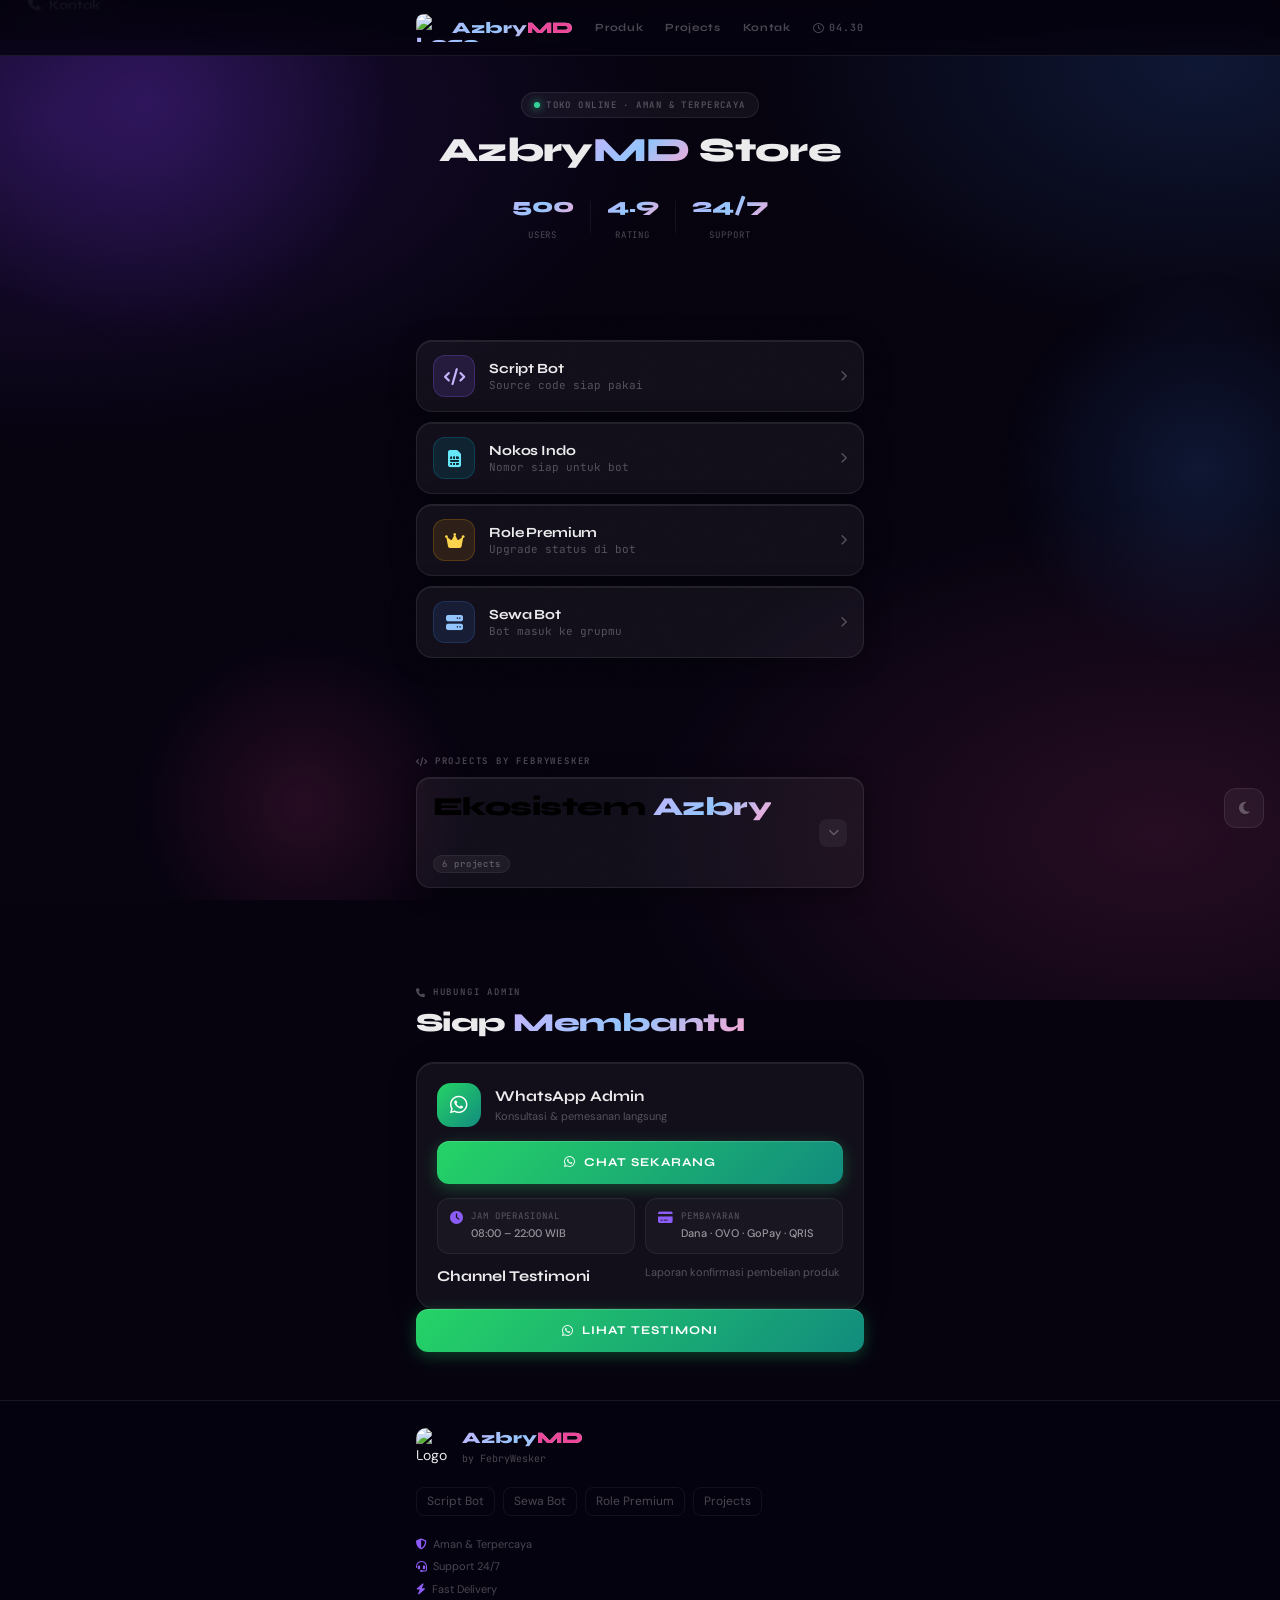
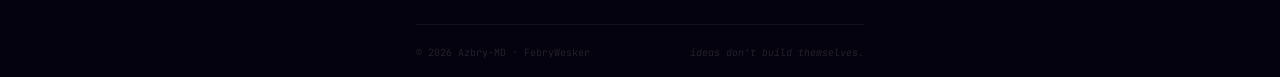
==== commit f0f2b682: "Update index.html" ====
--- a/index.html
+++ b/index.html
@@ -248,6 +248,13 @@
             <i class="fas fa-credit-card"></i>
             <div><div class="s-ci-label">Pembayaran</div><div class="s-ci-val">Dana · OVO · GoPay · QRIS</div></div>
           </div>
+          <div class="s-contact-name">Channel Testimoni</div>
+            <div class="s-contact-sub">Laporan konfirmasi pembelian produk</div>
+          </div>
+        </div>
+        <a href="https://whatsapp.com/channel/0029VbBVZWi3bbVChBcrmK3R" target="_blank" class="s-btn s-btn-wa s-btn-full">
+          <i class="fab fa-whatsapp"></i> Lihat Testimoni
+        </a>
         </div>
       </div>
     </div>
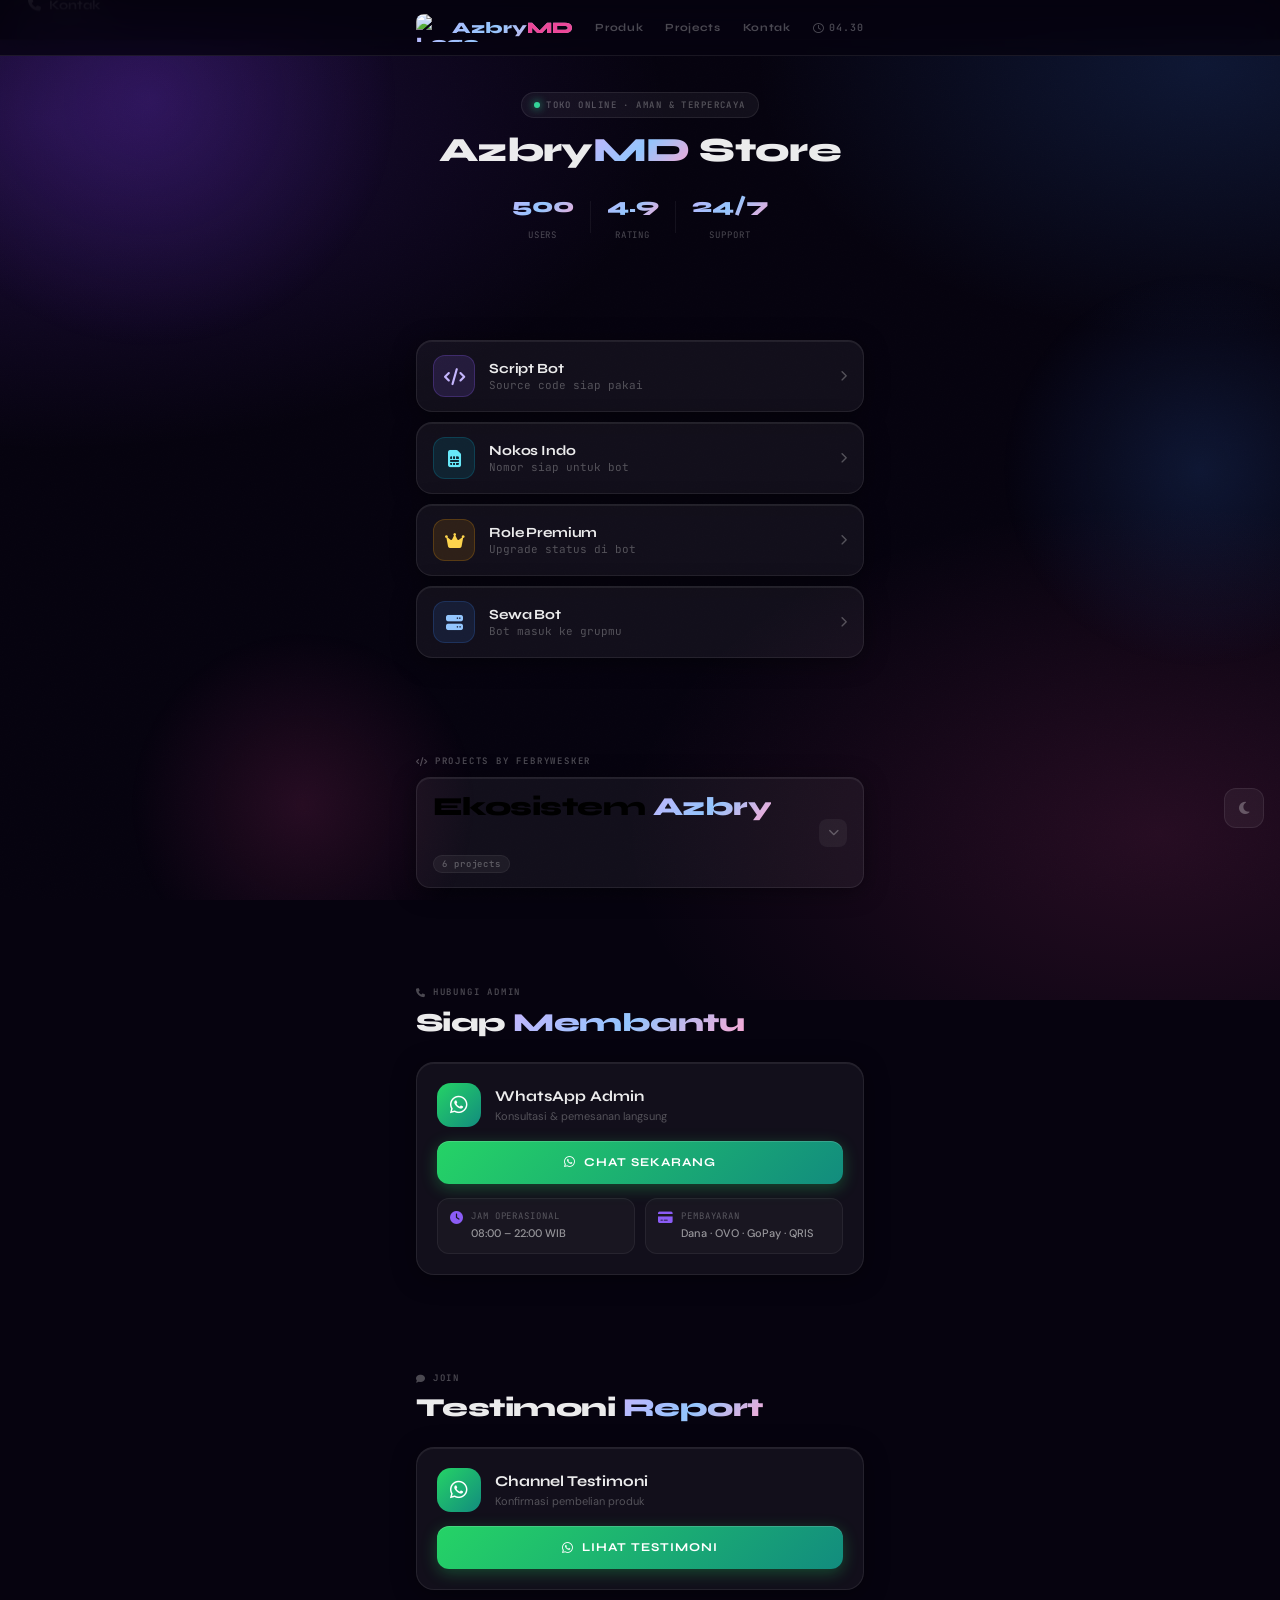
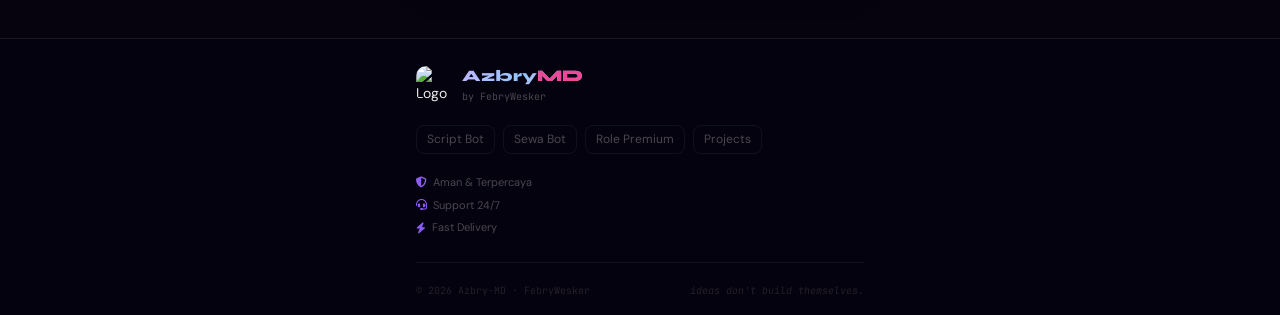
==== commit 2b7c6935: "Update contact section with new testimonial details" ====
--- a/index.html
+++ b/index.html
@@ -247,9 +247,21 @@
           <div class="s-contact-info-item">
             <i class="fas fa-credit-card"></i>
             <div><div class="s-ci-label">Pembayaran</div><div class="s-ci-val">Dana · OVO · GoPay · QRIS</div></div>
-          </div>
-          <div class="s-contact-name">Channel Testimoni</div>
-            <div class="s-contact-sub">Laporan konfirmasi pembelian produk</div>
+        </div>
+      </div>
+    </div>
+  </section>
+
+  <section id="contact" class="s-section">
+    <div class="s-container">
+      <div class="s-section-label"><i class="fas fa-comment"></i> Join</div>
+      <h2 class="s-section-title">Testimoni <span class="s-grad">Report</span></h2>
+      <div class="s-contact-card">
+        <div class="s-contact-wa">
+          <div class="s-wa-icon"><i class="fab fa-whatsapp"></i></div>
+          <div>
+            <div class="s-contact-name">Channel Testimoni</div>
+            <div class="s-contact-sub">Konfirmasi pembelian produk</div>
           </div>
         </div>
         <a href="https://whatsapp.com/channel/0029VbBVZWi3bbVChBcrmK3R" target="_blank" class="s-btn s-btn-wa s-btn-full">
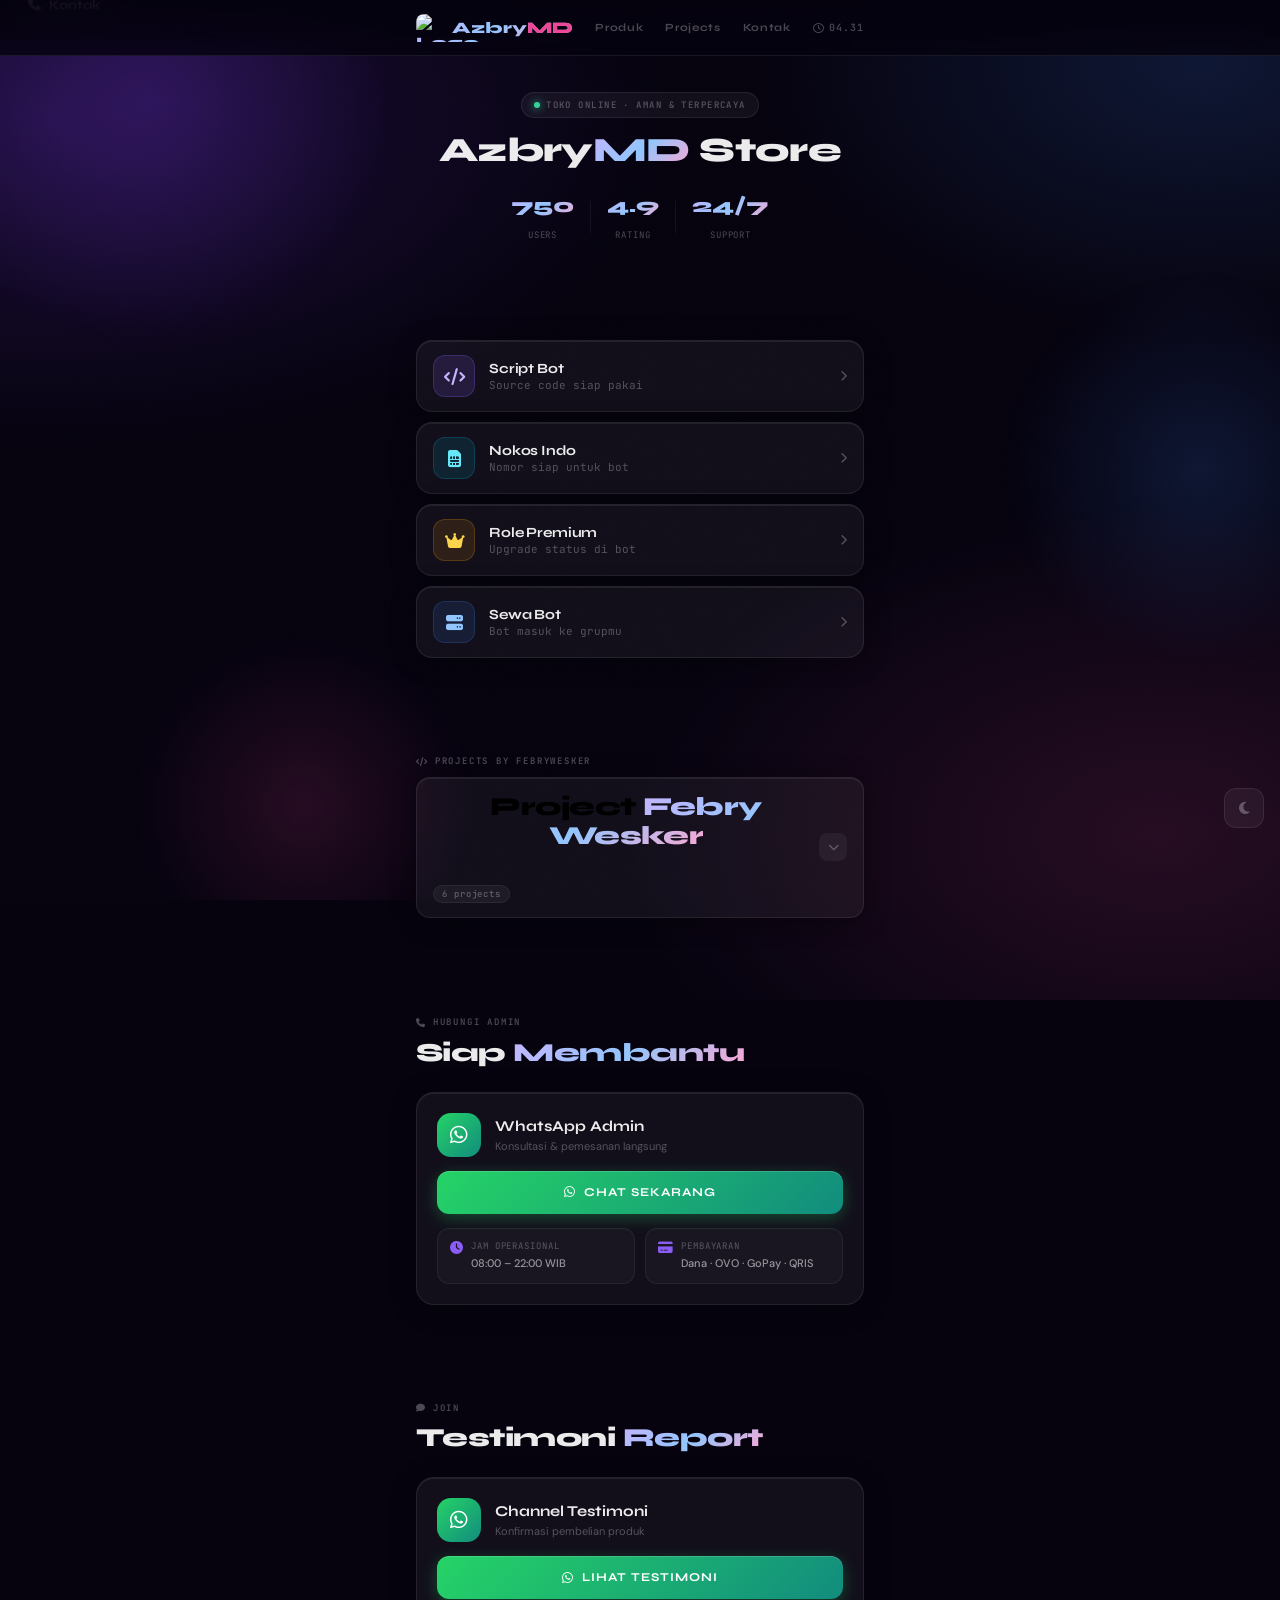
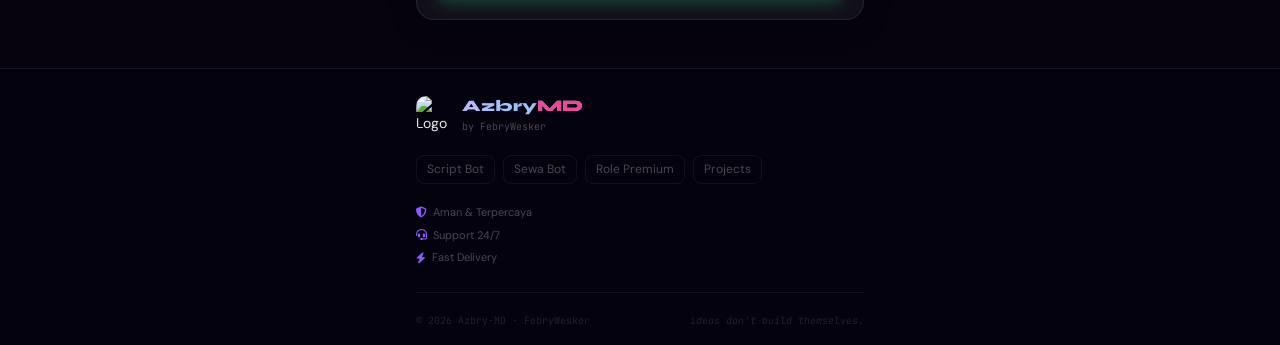
==== commit abf6ae84: "Update index.html" ====
--- a/index.html
+++ b/index.html
@@ -66,7 +66,7 @@
       <h1 class="s-hero-title">Azbry<span class="s-grad">MD</span> Store</h1>
       <div class="s-stats">
         <div class="s-stat">
-          <span class="s-stat-val" data-count="500">0</span>
+          <span class="s-stat-val" data-count="750++">0</span>
           <span class="s-stat-label">Users</span>
         </div>
         <div class="s-stat-div"></div>
@@ -141,7 +141,7 @@
       <div class="s-section-label"><i class="fas fa-code"></i> Projects by FebryWesker</div>
       <button class="s-collapse-toggle" id="projectsToggle" onclick="toggleProjects()">
         <div class="s-collapse-left">
-          <span class="s-section-title">Ekosistem <span class="s-grad">Azbry</span></span>
+          <h2 class="s-section-title">Project <span class="s-grad">Febry Wesker</span></h2>
           <span class="s-collapse-count">6 projects</span>
         </div>
         <div class="s-collapse-chevron" id="projectsChevron"><i class="fas fa-chevron-down"></i></div>
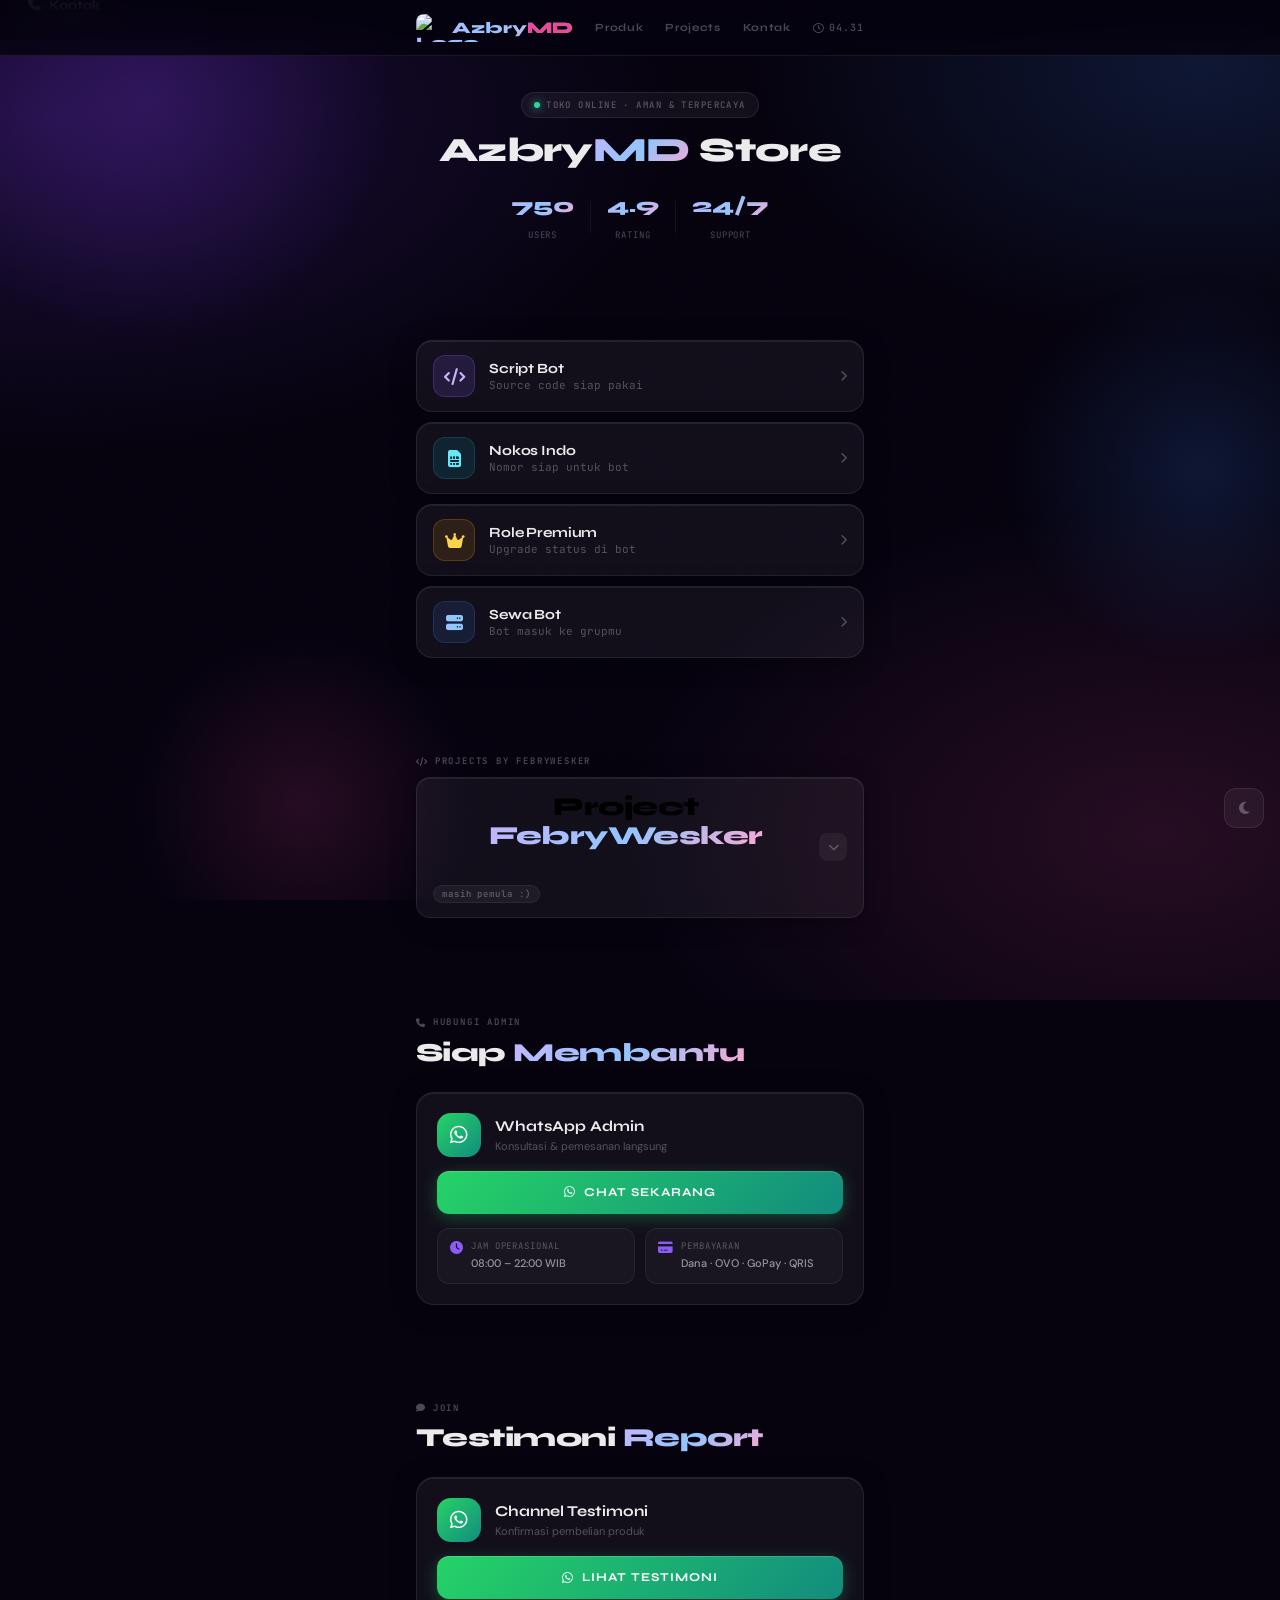
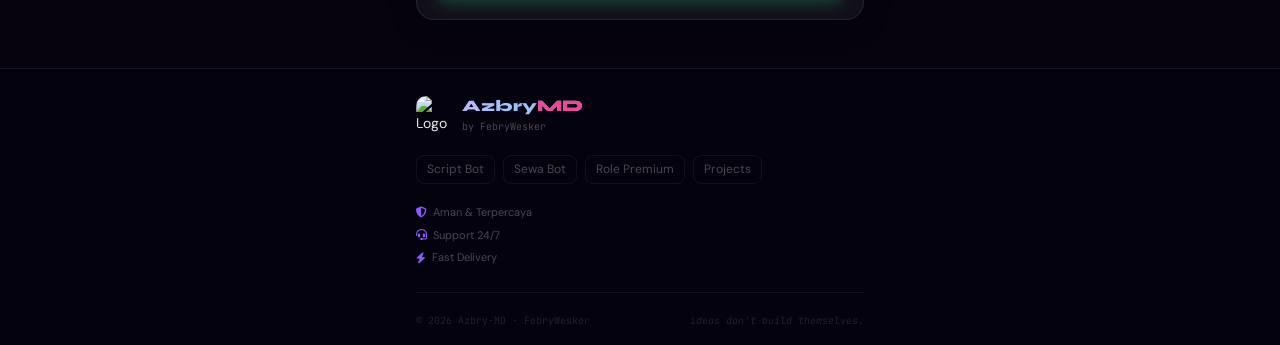
==== commit 0df7db47: "Update user count and project section titles" ====
--- a/index.html
+++ b/index.html
@@ -66,7 +66,7 @@
       <h1 class="s-hero-title">Azbry<span class="s-grad">MD</span> Store</h1>
       <div class="s-stats">
         <div class="s-stat">
-          <span class="s-stat-val" data-count="750++">0</span>
+          <span class="s-stat-val" data-count="750">0</span>
           <span class="s-stat-label">Users</span>
         </div>
         <div class="s-stat-div"></div>
@@ -141,8 +141,8 @@
       <div class="s-section-label"><i class="fas fa-code"></i> Projects by FebryWesker</div>
       <button class="s-collapse-toggle" id="projectsToggle" onclick="toggleProjects()">
         <div class="s-collapse-left">
-          <h2 class="s-section-title">Project <span class="s-grad">Febry Wesker</span></h2>
-          <span class="s-collapse-count">6 projects</span>
+          <span class="s-section-title">Project <span class="s-grad">FebryWesker</span></span>
+          <span class="s-collapse-count">masih pemula :)</span>
         </div>
         <div class="s-collapse-chevron" id="projectsChevron"><i class="fas fa-chevron-down"></i></div>
       </button>
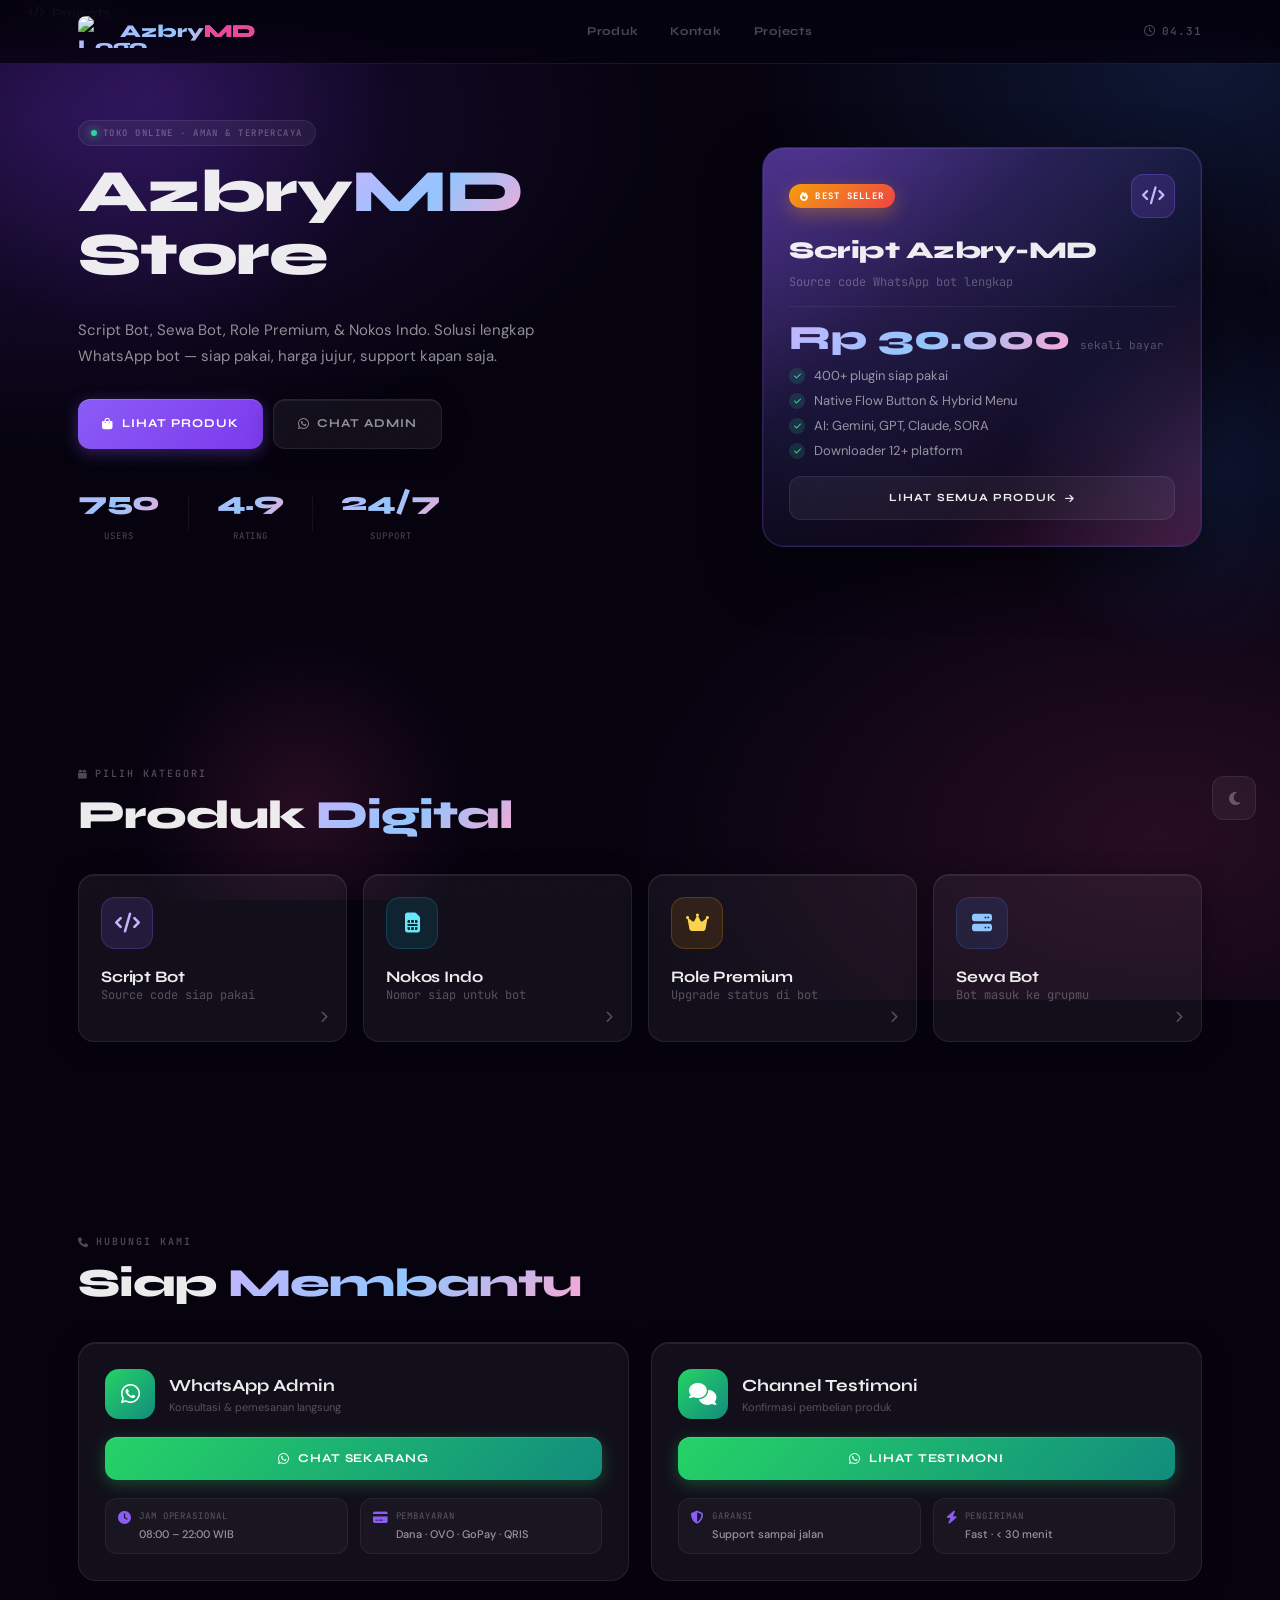
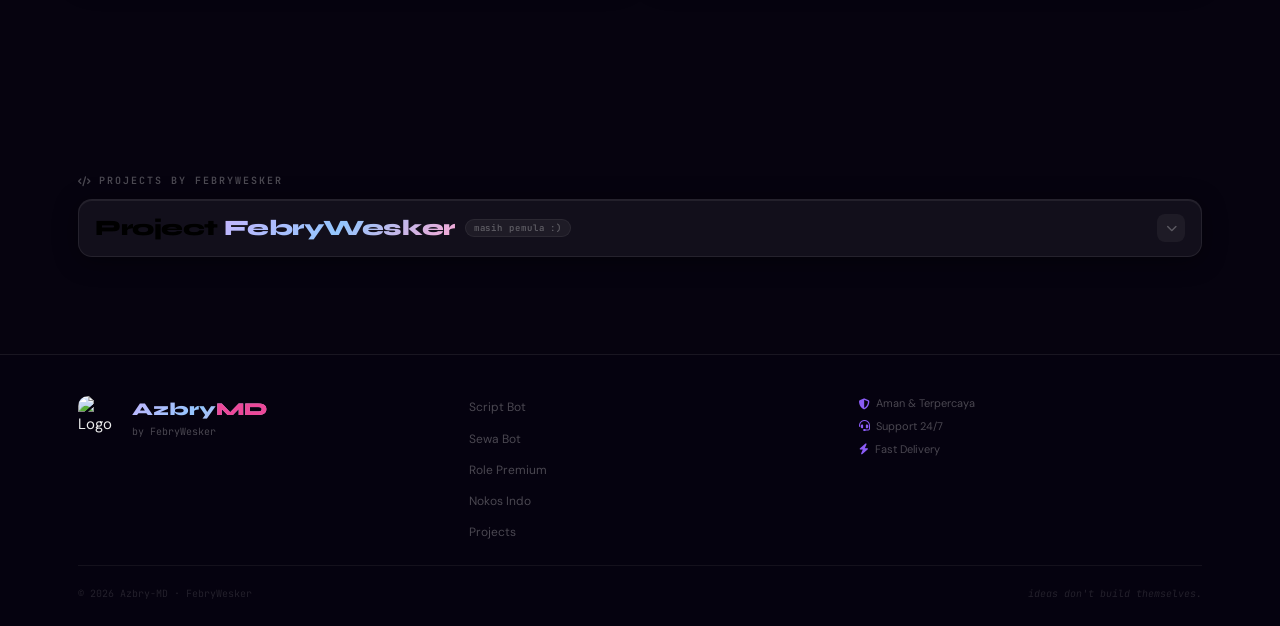
==== commit b06689d7: "feat(ui): responsive desktop layout + struktur ulang - Hero: 2-kolom desktop dengan preview card Scr" ====
--- a/index.html
+++ b/index.html
@@ -41,53 +41,88 @@
       </a>
       <nav class="s-nav" id="mainNav">
         <a href="#products" class="s-nav-link active">Produk</a>
+        <a href="#contact" class="s-nav-link">Kontak</a>
         <a href="#projects" class="s-nav-link">Projects</a>
-        <a href="#contact" class="s-nav-link">Kontak</a>
       </nav>
       <div class="s-header-right">
         <div class="s-clock"><i class="far fa-clock"></i><span id="clock">00:00</span></div>
-        <button class="s-hamburger" id="hamburger"><i class="fas fa-bars"></i></button>
+        <button class="s-hamburger" id="hamburger" aria-label="Buka menu"><i class="fas fa-bars"></i></button>
       </div>
     </div>
   </header>
 
   <div class="s-mobile-nav" id="mobileNav">
     <a href="#products" class="s-mobile-link"><i class="fas fa-box"></i> Produk</a>
+    <a href="#contact" class="s-mobile-link"><i class="fas fa-phone"></i> Kontak</a>
     <a href="#projects" class="s-mobile-link"><i class="fas fa-code"></i> Projects</a>
-    <a href="#contact" class="s-mobile-link"><i class="fas fa-phone"></i> Kontak</a>
   </div>
 
   <section id="home" class="s-hero">
-    <div class="s-container">
-      <div class="s-hero-badge">
-        <span class="s-badge-dot"></span>
-        <span>Toko Online · Aman & Terpercaya</span>
-      </div>
-      <h1 class="s-hero-title">Azbry<span class="s-grad">MD</span> Store</h1>
-      <div class="s-stats">
-        <div class="s-stat">
-          <span class="s-stat-val" data-count="750">0</span>
-          <span class="s-stat-label">Users</span>
-        </div>
-        <div class="s-stat-div"></div>
-        <div class="s-stat">
-          <span class="s-stat-val">4.9</span>
-          <span class="s-stat-label">Rating</span>
-        </div>
-        <div class="s-stat-div"></div>
-        <div class="s-stat">
-          <span class="s-stat-val">24/7</span>
-          <span class="s-stat-label">Support</span>
-        </div>
-      </div>
-      <div class="s-cf-wrap">
-  <div class="cf-turnstile" data-sitekey="0x4AAAAAACnmUpBkDGDYl1B8"></div>
+    <div class="s-container s-hero-grid">
+      <div class="s-hero-left">
+        <div class="s-hero-badge">
+          <span class="s-badge-dot"></span>
+          <span>Toko Online · Aman &amp; Terpercaya</span>
+        </div>
+        <h1 class="s-hero-title">Azbry<span class="s-grad">MD</span> Store</h1>
+        <p class="s-hero-sub">Script Bot, Sewa Bot, Role Premium, &amp; Nokos Indo. Solusi lengkap WhatsApp bot — siap pakai, harga jujur, support kapan saja.</p>
+        <div class="s-hero-cta">
+          <a href="#products" class="s-btn s-btn-order"><i class="fas fa-bag-shopping"></i> Lihat Produk</a>
+          <a href="https://wa.me/6285189988271?text=Halo%20admin%20Azbry-MD" target="_blank" rel="noopener" class="s-btn s-btn-ghost"><i class="fab fa-whatsapp"></i> Chat Admin</a>
+        </div>
+        <div class="s-stats">
+          <div class="s-stat">
+            <span class="s-stat-val" data-count="750">0</span>
+            <span class="s-stat-label">Users</span>
+          </div>
+          <div class="s-stat-div"></div>
+          <div class="s-stat">
+            <span class="s-stat-val">4.9</span>
+            <span class="s-stat-label">Rating</span>
+          </div>
+          <div class="s-stat-div"></div>
+          <div class="s-stat">
+            <span class="s-stat-val">24/7</span>
+            <span class="s-stat-label">Support</span>
+          </div>
+        </div>
+        <div class="s-cf-wrap">
+          <div class="cf-turnstile" data-sitekey="0x4AAAAAACnmUpBkDGDYl1B8"></div>
+        </div>
+      </div>
+
+      <div class="s-hero-right" aria-hidden="true">
+        <div class="s-preview-card">
+          <div class="s-preview-top">
+            <span class="s-preview-badge"><i class="fas fa-fire"></i> Best Seller</span>
+            <div class="s-preview-icon"><i class="fas fa-code"></i></div>
+          </div>
+          <div class="s-preview-title">Script Azbry-MD</div>
+          <div class="s-preview-sub">Source code WhatsApp bot lengkap</div>
+          <div class="s-preview-price-row">
+            <div class="s-preview-price">Rp 30.000</div>
+            <div class="s-preview-price-tag">sekali bayar</div>
+          </div>
+          <ul class="s-preview-features">
+            <li><i class="fas fa-check"></i> 400+ plugin siap pakai</li>
+            <li><i class="fas fa-check"></i> Native Flow Button &amp; Hybrid Menu</li>
+            <li><i class="fas fa-check"></i> AI: Gemini, GPT, Claude, SORA</li>
+            <li><i class="fas fa-check"></i> Downloader 12+ platform</li>
+          </ul>
+          <a href="#products" class="s-preview-cta">
+            <span>Lihat semua produk</span>
+            <i class="fas fa-arrow-right"></i>
+          </a>
+          <div class="s-preview-glow"></div>
+        </div>
       </div>
     </div>
   </section>
 
   <section id="products" class="s-section">
     <div class="s-container">
+      <div class="s-section-label"><i class="fas fa-box"></i> Pilih Kategori</div>
+      <h2 class="s-section-title">Produk <span class="s-grad">Digital</span></h2>
       <div class="s-cat-grid" id="catGrid">
         <button class="s-cat-card" data-cat="script" onclick="openCategory('script',this)">
           <div class="s-cat-icon s-cat-icon-purple"><i class="fas fa-code"></i></div>
@@ -136,12 +171,78 @@
     </div>
   </section>
 
+  <section id="contact" class="s-section">
+    <div class="s-container">
+      <div class="s-section-label"><i class="fas fa-phone"></i> Hubungi Kami</div>
+      <h2 class="s-section-title">Siap <span class="s-grad">Membantu</span></h2>
+      <div class="s-contact-grid">
+        <div class="s-contact-card">
+          <div class="s-contact-wa">
+            <div class="s-wa-icon"><i class="fab fa-whatsapp"></i></div>
+            <div>
+              <div class="s-contact-name">WhatsApp Admin</div>
+              <div class="s-contact-sub">Konsultasi &amp; pemesanan langsung</div>
+            </div>
+          </div>
+          <a href="https://wa.me/6285189988271?text=Halo%20admin%20Azbry-MD" target="_blank" rel="noopener" class="s-btn s-btn-wa s-btn-full">
+            <i class="fab fa-whatsapp"></i> Chat Sekarang
+          </a>
+          <div class="s-contact-info-grid">
+            <div class="s-contact-info-item">
+              <i class="fas fa-clock"></i>
+              <div>
+                <div class="s-ci-label">Jam Operasional</div>
+                <div class="s-ci-val">08:00 – 22:00 WIB</div>
+              </div>
+            </div>
+            <div class="s-contact-info-item">
+              <i class="fas fa-credit-card"></i>
+              <div>
+                <div class="s-ci-label">Pembayaran</div>
+                <div class="s-ci-val">Dana · OVO · GoPay · QRIS</div>
+              </div>
+            </div>
+          </div>
+        </div>
+
+        <div class="s-contact-card">
+          <div class="s-contact-wa">
+            <div class="s-wa-icon"><i class="fas fa-comments"></i></div>
+            <div>
+              <div class="s-contact-name">Channel Testimoni</div>
+              <div class="s-contact-sub">Konfirmasi pembelian produk</div>
+            </div>
+          </div>
+          <a href="https://whatsapp.com/channel/0029VbBVZWi3bbVChBcrmK3R" target="_blank" rel="noopener" class="s-btn s-btn-wa s-btn-full">
+            <i class="fab fa-whatsapp"></i> Lihat Testimoni
+          </a>
+          <div class="s-contact-info-grid">
+            <div class="s-contact-info-item">
+              <i class="fas fa-shield-halved"></i>
+              <div>
+                <div class="s-ci-label">Garansi</div>
+                <div class="s-ci-val">Support sampai jalan</div>
+              </div>
+            </div>
+            <div class="s-contact-info-item">
+              <i class="fas fa-bolt"></i>
+              <div>
+                <div class="s-ci-label">Pengiriman</div>
+                <div class="s-ci-val">Fast · &lt; 30 menit</div>
+              </div>
+            </div>
+          </div>
+        </div>
+      </div>
+    </div>
+  </section>
+
   <section id="projects" class="s-section">
     <div class="s-container">
       <div class="s-section-label"><i class="fas fa-code"></i> Projects by FebryWesker</div>
       <button class="s-collapse-toggle" id="projectsToggle" onclick="toggleProjects()">
         <div class="s-collapse-left">
-          <span class="s-section-title">Project <span class="s-grad">FebryWesker</span></span>
+          <span class="s-section-title-inline">Project <span class="s-grad">FebryWesker</span></span>
           <span class="s-collapse-count">masih pemula :)</span>
         </div>
         <div class="s-collapse-chevron" id="projectsChevron"><i class="fas fa-chevron-down"></i></div>
@@ -166,7 +267,7 @@
             </div>
             <div class="s-project-body">
               <div class="s-project-title">Azbry Marketplace</div>
-              <p class="s-project-desc">Central marketplace untuk bot services & digital products.</p>
+              <p class="s-project-desc">Central marketplace untuk bot services &amp; digital products.</p>
               <div class="s-project-tags"><span class="s-ptag s-ptag-pink">Marketplace</span><span class="s-ptag s-ptag-cyan">Next.js</span></div>
             </div>
           </div>
@@ -215,58 +316,10 @@
             </div>
           </div>
         </div>
-        <div style="text-align:center;margin-top:20px;">
-          <a href="https://github.com/vandebry10-star" target="_blank" class="s-btn s-btn-ghost">
+        <div class="s-projects-cta">
+          <a href="https://github.com/vandebry10-star" target="_blank" rel="noopener" class="s-btn s-btn-ghost">
             <i class="fab fa-github"></i> View All on GitHub
           </a>
-        </div>
-      </div>
-    </div>
-  </section>
-
-  <section id="contact" class="s-section">
-    <div class="s-container">
-      <div class="s-section-label"><i class="fas fa-phone"></i> Hubungi Admin</div>
-      <h2 class="s-section-title">Siap <span class="s-grad">Membantu</span></h2>
-      <div class="s-contact-card">
-        <div class="s-contact-wa">
-          <div class="s-wa-icon"><i class="fab fa-whatsapp"></i></div>
-          <div>
-            <div class="s-contact-name">WhatsApp Admin</div>
-            <div class="s-contact-sub">Konsultasi & pemesanan langsung</div>
-          </div>
-        </div>
-        <a href="https://wa.me/6285189988271?text=Halo%20admin%20Azbry-MD" target="_blank" class="s-btn s-btn-wa s-btn-full">
-          <i class="fab fa-whatsapp"></i> Chat Sekarang
-        </a>
-        <div class="s-contact-info-grid">
-          <div class="s-contact-info-item">
-            <i class="fas fa-clock"></i>
-            <div><div class="s-ci-label">Jam Operasional</div><div class="s-ci-val">08:00 – 22:00 WIB</div></div>
-          </div>
-          <div class="s-contact-info-item">
-            <i class="fas fa-credit-card"></i>
-            <div><div class="s-ci-label">Pembayaran</div><div class="s-ci-val">Dana · OVO · GoPay · QRIS</div></div>
-        </div>
-      </div>
-    </div>
-  </section>
-
-  <section id="contact" class="s-section">
-    <div class="s-container">
-      <div class="s-section-label"><i class="fas fa-comment"></i> Join</div>
-      <h2 class="s-section-title">Testimoni <span class="s-grad">Report</span></h2>
-      <div class="s-contact-card">
-        <div class="s-contact-wa">
-          <div class="s-wa-icon"><i class="fab fa-whatsapp"></i></div>
-          <div>
-            <div class="s-contact-name">Channel Testimoni</div>
-            <div class="s-contact-sub">Konfirmasi pembelian produk</div>
-          </div>
-        </div>
-        <a href="https://whatsapp.com/channel/0029VbBVZWi3bbVChBcrmK3R" target="_blank" class="s-btn s-btn-wa s-btn-full">
-          <i class="fab fa-whatsapp"></i> Lihat Testimoni
-        </a>
         </div>
       </div>
     </div>
@@ -286,10 +339,11 @@
           <a href="#products" class="s-footer-link">Script Bot</a>
           <a href="#products" class="s-footer-link">Sewa Bot</a>
           <a href="#products" class="s-footer-link">Role Premium</a>
+          <a href="#products" class="s-footer-link">Nokos Indo</a>
           <a href="#projects" class="s-footer-link">Projects</a>
         </div>
         <div class="s-footer-info">
-          <p><i class="fas fa-shield-alt"></i> Aman & Terpercaya</p>
+          <p><i class="fas fa-shield-alt"></i> Aman &amp; Terpercaya</p>
           <p><i class="fas fa-headset"></i> Support 24/7</p>
           <p><i class="fas fa-bolt"></i> Fast Delivery</p>
         </div>
@@ -301,10 +355,10 @@
     </div>
   </footer>
 
-  <button id="themeToggle" class="s-theme-btn">
+  <button id="themeToggle" class="s-theme-btn" aria-label="Toggle tema">
     <i class="fas fa-moon"></i><i class="fas fa-sun"></i>
   </button>
-  <button id="backToTop" class="s-back-top">
+  <button id="backToTop" class="s-back-top" aria-label="Kembali ke atas">
     <i class="fas fa-chevron-up"></i>
   </button>
   <div id="toast" class="s-toast">
--- a/style.css
+++ b/style.css
@@ -395,3 +395,538 @@
 @keyframes fadeInUp { from{opacity:0;transform:translateY(12px)} to{opacity:1;transform:translateY(0)} }
 @keyframes shimmer  { to { transform: translateX(100%); } }
 @keyframes blink    { 0%,100%{opacity:1} 50%{opacity:0} }
+
+/* ── DOCS BUTTON ── */
+.s-btn-docs {
+  background: linear-gradient(135deg, rgba(139,92,246,0.18), rgba(59,130,246,0.14));
+  color: var(--text);
+  border: 1px solid rgba(139,92,246,0.35);
+  margin-bottom: 8px;
+  font-size: 13px;
+  font-weight: 600;
+  letter-spacing: 0.01em;
+}
+.s-btn-docs:hover {
+  background: linear-gradient(135deg, rgba(139,92,246,0.3), rgba(59,130,246,0.22));
+  border-color: rgba(139,92,246,0.6);
+  transform: translateY(-1px);
+}
+.s-btn-docs i { color: #c4b5fd; }
+
+/* ── DOCS MODAL ── */
+.s-docs-modal {
+  position: fixed; inset: 0; z-index: 1000;
+  display: flex; align-items: flex-end;
+  pointer-events: none; opacity: 0;
+  transition: opacity 0.25s ease;
+}
+.s-docs-modal.open {
+  pointer-events: auto; opacity: 1;
+}
+.s-docs-backdrop {
+  position: absolute; inset: 0;
+  background: rgba(0,0,0,0.72);
+  backdrop-filter: blur(4px);
+  -webkit-backdrop-filter: blur(4px);
+}
+.s-docs-sheet {
+  position: relative; z-index: 1;
+  width: 100%; max-width: 480px;
+  margin: 0 auto;
+  background: rgba(10,3,22,0.96);
+  border: 1px solid rgba(139,92,246,0.2);
+  border-bottom: none;
+  border-radius: 24px 24px 0 0;
+  padding: 12px 0 0;
+  max-height: 92dvh;
+  display: flex; flex-direction: column;
+  transform: translateY(100%);
+  transition: transform 0.35s cubic-bezier(0.34,1.15,0.64,1);
+  overflow: hidden;
+}
+.s-docs-modal.open .s-docs-sheet {
+  transform: translateY(0);
+}
+.s-docs-handle {
+  width: 36px; height: 4px;
+  background: rgba(255,255,255,0.15);
+  border-radius: 99px;
+  margin: 0 auto 12px;
+  flex-shrink: 0;
+}
+.s-docs-header {
+  display: flex; align-items: center; justify-content: space-between;
+  padding: 0 16px 12px;
+  border-bottom: 1px solid rgba(255,255,255,0.06);
+  flex-shrink: 0;
+}
+.s-docs-htitle {
+  display: flex; align-items: center; gap: 8px;
+  font-family: var(--font-d); font-size: 15px; font-weight: 700;
+  color: var(--text);
+}
+.s-docs-htitle i { color: #c4b5fd; font-size: 14px; }
+.s-docs-close {
+  width: 30px; height: 30px;
+  background: rgba(255,255,255,0.06);
+  border: 1px solid rgba(255,255,255,0.08);
+  border-radius: 8px;
+  color: var(--text-2); font-size: 12px;
+  display: flex; align-items: center; justify-content: center;
+  transition: all 0.2s;
+}
+.s-docs-close:hover { background: rgba(255,255,255,0.1); color: var(--text); }
+
+/* Hero image */
+.s-docs-hero {
+  position: relative;
+  background: #0a0118;
+  flex-shrink: 0;
+  overflow: hidden;
+  touch-action: pan-y;
+}
+.s-docs-hero-ratio {
+  position: relative;
+  width: 100%;
+  transition: padding-bottom 0.3s cubic-bezier(0.4,0,0.2,1);
+}
+.s-docs-hero-ratio[data-ratio="16:9"]  { padding-bottom: 56.25%; }
+.s-docs-hero-ratio[data-ratio="1:1"]   { padding-bottom: 100%; }
+.s-docs-hero-ratio[data-ratio="9:16"]  { padding-bottom: 177.78%; max-height: 66dvh; overflow: hidden; }
+.s-docs-hero-ratio[data-ratio="3:4"]   { padding-bottom: 133.33%; max-height: 72dvh; overflow: hidden; }
+.s-docs-hero-img {
+  position: absolute; inset: 0;
+  width: 100%; height: 100%;
+  object-fit: contain;
+  background: #0a0118;
+  display: block;
+  transition: opacity 0.2s;
+}
+
+/* Ratio picker */
+.s-docs-ratio-bar {
+  display: flex; align-items: center; justify-content: center;
+  gap: 4px; padding: 8px 16px 4px;
+  flex-shrink: 0;
+}
+.s-docs-ratio-btn {
+  font-family: var(--font-m); font-size: 10px; font-weight: 600;
+  color: var(--text-3);
+  background: rgba(255,255,255,0.04);
+  border: 1px solid rgba(255,255,255,0.07);
+  border-radius: 7px; padding: 4px 9px;
+  letter-spacing: 0.04em;
+  transition: all 0.18s;
+}
+.s-docs-ratio-btn:hover { color: var(--text-2); border-color: rgba(255,255,255,0.14); }
+.s-docs-ratio-btn.active {
+  background: rgba(139,92,246,0.2);
+  border-color: rgba(139,92,246,0.5);
+  color: #c4b5fd;
+}
+.s-docs-hero-caption {
+  position: absolute; bottom: 0; left: 0; right: 0;
+  background: linear-gradient(to top, rgba(0,0,0,0.75) 0%, transparent 100%);
+  padding: 24px 16px 10px;
+  font-size: 12px; font-weight: 600;
+  color: rgba(255,255,255,0.9);
+  font-family: var(--font-m);
+  letter-spacing: 0.05em;
+}
+.s-docs-nav {
+  position: absolute; top: 50%; transform: translateY(-50%);
+  width: 32px; height: 32px;
+  background: rgba(0,0,0,0.5);
+  border: 1px solid rgba(255,255,255,0.12);
+  border-radius: 50%;
+  color: rgba(255,255,255,0.85); font-size: 11px;
+  display: flex; align-items: center; justify-content: center;
+  transition: all 0.2s;
+  backdrop-filter: blur(6px);
+}
+.s-docs-nav:hover { background: rgba(139,92,246,0.5); border-color: rgba(139,92,246,0.5); }
+.s-docs-nav-prev { left: 10px; }
+.s-docs-nav-next { right: 10px; }
+
+/* Dots */
+.s-docs-dots {
+  display: flex; align-items: center; justify-content: center;
+  gap: 5px; padding: 10px 16px 4px;
+  flex-shrink: 0; flex-wrap: wrap;
+}
+.s-docs-dot {
+  width: 6px; height: 6px; border-radius: 99px;
+  background: rgba(255,255,255,0.15);
+  transition: all 0.25s;
+  flex-shrink: 0;
+}
+.s-docs-dot.active {
+  width: 18px;
+  background: var(--purple);
+}
+
+/* Thumbnails */
+.s-docs-thumbs {
+  display: flex; gap: 6px;
+  padding: 8px 16px 6px;
+  overflow-x: auto;
+  flex-shrink: 0;
+  scrollbar-width: none;
+}
+.s-docs-thumbs::-webkit-scrollbar { display: none; }
+.s-docs-thumb {
+  flex-shrink: 0;
+  width: 52px; height: 52px;
+  border-radius: 8px;
+  overflow: hidden;
+  border: 2px solid transparent;
+  transition: all 0.2s;
+  background: rgba(255,255,255,0.05);
+}
+.s-docs-thumb.active { border-color: var(--purple); }
+.s-docs-thumb img { width: 100%; height: 100%; object-fit: cover; }
+.s-docs-thumb.err { background: linear-gradient(135deg, #2d1a4e, #1a1040); }
+
+/* Footer */
+.s-docs-footer {
+  padding: 10px 16px 20px;
+  border-top: 1px solid rgba(255,255,255,0.06);
+  display: flex; align-items: center; gap: 10px;
+  flex-shrink: 0;
+}
+.s-docs-counter {
+  font-family: var(--font-m); font-size: 11px;
+  color: var(--text-3); white-space: nowrap;
+  flex-shrink: 0;
+}
+.s-btn-docs-join {
+  flex: 1; font-size: 12px; padding: 10px 14px;
+  justify-content: center; display: flex; align-items: center; gap: 7px;
+  border-radius: 12px;
+}
+
+/* ════════════════════════════════════════════
+   HERO — Mobile defaults
+   ════════════════════════════════════════════ */
+.s-hero { text-align: center; }
+.s-hero-grid { display: flex; flex-direction: column; gap: 28px; align-items: stretch; }
+.s-hero-left { display: flex; flex-direction: column; align-items: center; }
+.s-hero-sub { font-size: 13px; color: var(--text-2); line-height: 1.65; margin: 10px auto 18px; max-width: 420px; }
+.s-hero-cta {
+  display: flex; flex-wrap: wrap; justify-content: center;
+  gap: 10px; margin: 4px 0 22px;
+}
+.s-hero-cta .s-btn { padding: 11px 18px; font-size: 11px; }
+.s-hero-right { display: none; }
+
+/* Hero preview card */
+.s-preview-card {
+  position: relative;
+  background: linear-gradient(155deg, rgba(139,92,246,0.10), rgba(59,130,246,0.06) 50%, rgba(236,72,153,0.05));
+  border: 1px solid rgba(139,92,246,0.28);
+  border-radius: 22px;
+  padding: 22px;
+  box-shadow:
+    0 24px 60px rgba(0,0,0,0.45),
+    0 0 0 1px rgba(139,92,246,0.10) inset,
+    0 1px 0 rgba(255,255,255,0.06) inset;
+  overflow: hidden;
+  isolation: isolate;
+  animation: previewFloat 7s ease-in-out infinite alternate;
+}
+.s-preview-card::before {
+  content: '';
+  position: absolute; inset: -1px;
+  background: linear-gradient(135deg, rgba(139,92,246,0.55), transparent 35%, transparent 65%, rgba(236,72,153,0.4));
+  border-radius: 22px;
+  z-index: -1;
+  opacity: 0.5;
+  filter: blur(0.5px);
+}
+.s-preview-glow {
+  position: absolute; inset: -40%;
+  background: radial-gradient(circle at 30% 20%, rgba(139,92,246,0.35), transparent 55%);
+  z-index: -2; pointer-events: none;
+  animation: previewGlow 6s ease-in-out infinite alternate;
+}
+@keyframes previewFloat { from { transform: translateY(0); } to { transform: translateY(-8px); } }
+@keyframes previewGlow { from { opacity: 0.55; } to { opacity: 0.9; } }
+@media (prefers-reduced-motion: reduce) {
+  .s-preview-card, .s-preview-glow { animation: none !important; }
+}
+
+.s-preview-top { display: flex; align-items: center; justify-content: space-between; margin-bottom: 14px; }
+.s-preview-badge {
+  display: inline-flex; align-items: center; gap: 6px;
+  font-family: var(--font-m); font-size: 9px; font-weight: 700;
+  letter-spacing: 0.14em; text-transform: uppercase;
+  color: #fff;
+  background: linear-gradient(135deg, #f59e0b, #ef4444);
+  border-radius: 99px; padding: 5px 11px;
+  box-shadow: 0 6px 18px rgba(245,158,11,0.35);
+}
+.s-preview-icon {
+  width: 44px; height: 44px;
+  background: rgba(139,92,246,0.18);
+  border: 1px solid rgba(139,92,246,0.32);
+  border-radius: 12px;
+  display: flex; align-items: center; justify-content: center;
+  color: #c4b5fd; font-size: 18px;
+}
+.s-preview-title {
+  font-family: var(--font-d); font-weight: 800; font-size: 22px;
+  letter-spacing: -0.02em; color: var(--text);
+  margin-bottom: 2px;
+}
+.s-preview-sub { font-size: 12px; color: var(--text-3); font-family: var(--font-m); }
+.s-preview-price-row {
+  display: flex; align-items: baseline; gap: 10px;
+  margin: 14px 0 12px;
+  padding-top: 14px;
+  border-top: 1px solid rgba(255,255,255,0.06);
+}
+.s-preview-price {
+  font-family: var(--font-d); font-weight: 800; font-size: 30px;
+  background: var(--grad-text); -webkit-background-clip: text;
+  -webkit-text-fill-color: transparent; background-clip: text;
+  line-height: 1;
+}
+.s-preview-price-tag { font-size: 11px; color: var(--text-3); font-family: var(--font-m); }
+.s-preview-features {
+  list-style: none; display: flex; flex-direction: column; gap: 7px;
+  margin-bottom: 16px;
+}
+.s-preview-features li {
+  display: flex; align-items: center; gap: 9px;
+  font-size: 12px; color: var(--text-2); line-height: 1.4;
+}
+.s-preview-features li i {
+  width: 16px; height: 16px; flex-shrink: 0;
+  background: rgba(52,211,153,0.15);
+  border-radius: 50%;
+  display: flex; align-items: center; justify-content: center;
+  color: var(--green); font-size: 8px;
+}
+.s-preview-cta {
+  display: inline-flex; align-items: center; justify-content: center; gap: 8px;
+  width: 100%;
+  font-family: var(--font-d); font-weight: 700; font-size: 11px;
+  letter-spacing: 0.1em; text-transform: uppercase;
+  color: var(--text);
+  background: rgba(255,255,255,0.05);
+  border: 1px solid var(--glass-border);
+  border-radius: 12px;
+  padding: 12px 16px;
+  transition: background 0.2s, border-color 0.2s, color 0.2s, transform 0.15s;
+}
+.s-preview-cta:hover {
+  background: rgba(139,92,246,0.18);
+  border-color: rgba(139,92,246,0.4);
+  color: #fff;
+  transform: translateY(-1px);
+}
+.s-preview-cta i { font-size: 10px; transition: transform 0.2s; }
+.s-preview-cta:hover i { transform: translateX(3px); }
+
+/* ════════════════════════════════════════════
+   CONTACT GRID — Mobile default
+   ════════════════════════════════════════════ */
+.s-contact-grid { display: flex; flex-direction: column; gap: 14px; }
+
+/* ════════════════════════════════════════════
+   PROJECTS CTA wrap
+   ════════════════════════════════════════════ */
+.s-projects-cta { text-align: center; margin-top: 20px; padding: 0 16px; }
+
+/* ════════════════════════════════════════════
+   NAV breakpoint — hamburger ≤ 767, nav ≥ 768
+   ════════════════════════════════════════════ */
+@media (max-width: 767px) {
+  .s-nav { display: none; }
+  .s-hamburger { display: flex; }
+}
+
+/* ════════════════════════════════════════════
+   TABLET ≥ 640
+   ════════════════════════════════════════════ */
+@media (min-width: 640px) {
+  :root { --max-w: 720px; }
+  .s-section { padding: 64px 0; }
+  .s-section-title { font-size: 30px; }
+  .s-hero-title { font-size: 44px; }
+  .s-hero-sub { font-size: 14px; }
+
+  .s-cat-grid {
+    display: grid;
+    grid-template-columns: repeat(2, 1fr);
+    gap: 12px;
+  }
+  .s-product-grid {
+    display: grid;
+    grid-template-columns: repeat(2, 1fr);
+    gap: 14px;
+  }
+  .s-projects-grid {
+    display: grid;
+    grid-template-columns: repeat(2, 1fr);
+    gap: 12px;
+  }
+  .s-contact-grid {
+    display: grid;
+    grid-template-columns: 1fr 1fr;
+    gap: 16px;
+  }
+  .s-contact-card { padding: 22px; }
+  .s-footer-top {
+    display: grid;
+    grid-template-columns: 1fr 1fr 1fr;
+    align-items: start;
+    gap: 32px;
+  }
+  .s-footer-links { flex-direction: column; gap: 6px; align-items: flex-start; }
+  .s-footer-link { padding: 3px 0; border: none; font-size: 12px; }
+  .s-footer-link:hover { background: none; color: var(--text); }
+}
+
+/* ════════════════════════════════════════════
+   DESKTOP ≥ 1024
+   ════════════════════════════════════════════ */
+@media (min-width: 1024px) {
+  :root {
+    --max-w: 1180px;
+    --nav-h: 64px;
+  }
+  body { font-size: 15px; }
+
+  .s-header-inner { padding: 0 28px; }
+  .s-logo { font-size: 18px; gap: 10px; }
+  .s-logo-img { width: 32px; height: 32px; }
+  .s-nav { gap: 4px; justify-content: center; }
+  .s-nav-link { font-size: 12px; padding: 7px 14px; }
+  .s-clock { font-size: 11px; }
+
+  .s-container { padding: 0 28px; }
+  .s-section { padding: 96px 0; }
+  .s-section-label { font-size: 10px; margin-bottom: 10px; }
+  .s-section-title { font-size: 40px; letter-spacing: -0.025em; margin-bottom: 36px; }
+
+  /* HERO desktop */
+  .s-hero {
+    padding: calc(var(--nav-h) + 56px) 0 96px;
+    text-align: left;
+  }
+  .s-hero-grid {
+    display: grid;
+    grid-template-columns: 1.05fr 1fr;
+    gap: 64px;
+    align-items: center;
+  }
+  .s-hero-left { align-items: flex-start; }
+  .s-hero-title {
+    font-size: 60px;
+    line-height: 1.05;
+    margin-bottom: 18px;
+  }
+  .s-hero-sub {
+    font-size: 15px;
+    line-height: 1.7;
+    margin: 14px 0 26px;
+    max-width: 520px;
+    text-align: left;
+  }
+  .s-hero-cta { justify-content: flex-start; margin-bottom: 32px; }
+  .s-hero-cta .s-btn { padding: 14px 24px; font-size: 12px; }
+  .s-stats { justify-content: flex-start; gap: 28px; margin-bottom: 22px; }
+  .s-stat-val { font-size: 26px; }
+  .s-stat-div { height: 36px; }
+  .s-cf-wrap {
+    justify-content: flex-start;
+    transform: scale(0.88);
+    transform-origin: left center;
+    margin-top: 6px;
+  }
+  .s-hero-right { display: block; }
+
+  /* Preview card — bigger on desktop */
+  .s-preview-card { padding: 26px; max-width: 440px; margin-left: auto; }
+  .s-preview-title { font-size: 24px; }
+  .s-preview-price { font-size: 34px; }
+  .s-preview-features li { font-size: 13px; }
+
+  /* CATEGORY 4-col */
+  .s-cat-grid {
+    grid-template-columns: repeat(4, 1fr);
+    gap: 16px;
+  }
+  .s-cat-card {
+    flex-direction: column;
+    align-items: flex-start;
+    gap: 18px;
+    padding: 22px;
+    min-height: 168px;
+  }
+  .s-cat-icon { width: 52px; height: 52px; font-size: 20px; border-radius: 14px; }
+  .s-cat-name { font-size: 16px; }
+  .s-cat-hint { font-size: 12px; }
+  .s-cat-arrow {
+    position: absolute;
+    bottom: 18px; right: 18px;
+    font-size: 12px;
+  }
+  .s-cat-card { position: relative; }
+  .s-cat-card:hover { transform: translateY(-3px); }
+
+  /* PRODUCT drawer — 2-col cards */
+  .s-product-grid {
+    display: grid;
+    grid-template-columns: repeat(2, minmax(0, 1fr));
+    gap: 18px;
+  }
+  .s-product-card { padding: 24px; }
+  .s-product-title { font-size: 17px; }
+  .s-product-price { font-size: 28px; }
+  .s-feature-list li { font-size: 13px; }
+  .s-drawer-title { font-size: 26px; }
+
+  /* PROJECTS 3-col */
+  .s-projects-grid {
+    grid-template-columns: repeat(3, 1fr);
+    padding: 0 24px;
+    gap: 16px;
+  }
+  .s-project-card { flex-direction: column; }
+  .s-project-img-wrap { width: 100%; aspect-ratio: 16 / 9; }
+  .s-project-img-wrap img { aspect-ratio: 16 / 9; }
+  .s-project-body { padding: 16px 18px 18px; }
+  .s-project-title { font-size: 15px; }
+  .s-project-desc { font-size: 12px; }
+  .s-projects-wrap.open { padding: 22px 0 10px; }
+
+  /* CONTACT 2-col with breathing space */
+  .s-contact-grid { gap: 22px; }
+  .s-contact-card { padding: 26px; gap: 18px; }
+  .s-contact-name { font-size: 17px; }
+  .s-wa-icon { width: 50px; height: 50px; border-radius: 14px; font-size: 22px; }
+  .s-contact-info-grid { gap: 12px; }
+
+  /* FOOTER */
+  .s-footer { padding: 40px 0 24px; }
+  .s-footer-top { gap: 48px; }
+  .s-footer-logo { width: 44px; height: 44px; }
+  .s-footer-name { font-size: 18px; }
+
+  /* Theme/back-to-top a bit larger */
+  .s-theme-btn, .s-back-top { width: 44px; height: 44px; right: 24px; font-size: 15px; }
+  .s-theme-btn { bottom: 80px; }
+  .s-back-top { bottom: 24px; }
+}
+
+/* ════════════════════════════════════════════
+   ULTRA-WIDE ≥ 1440
+   ════════════════════════════════════════════ */
+@media (min-width: 1440px) {
+  :root { --max-w: 1240px; }
+  .s-section { padding: 110px 0; }
+  .s-hero-title { font-size: 68px; }
+  .s-hero { padding-top: calc(var(--nav-h) + 72px); }
+}
